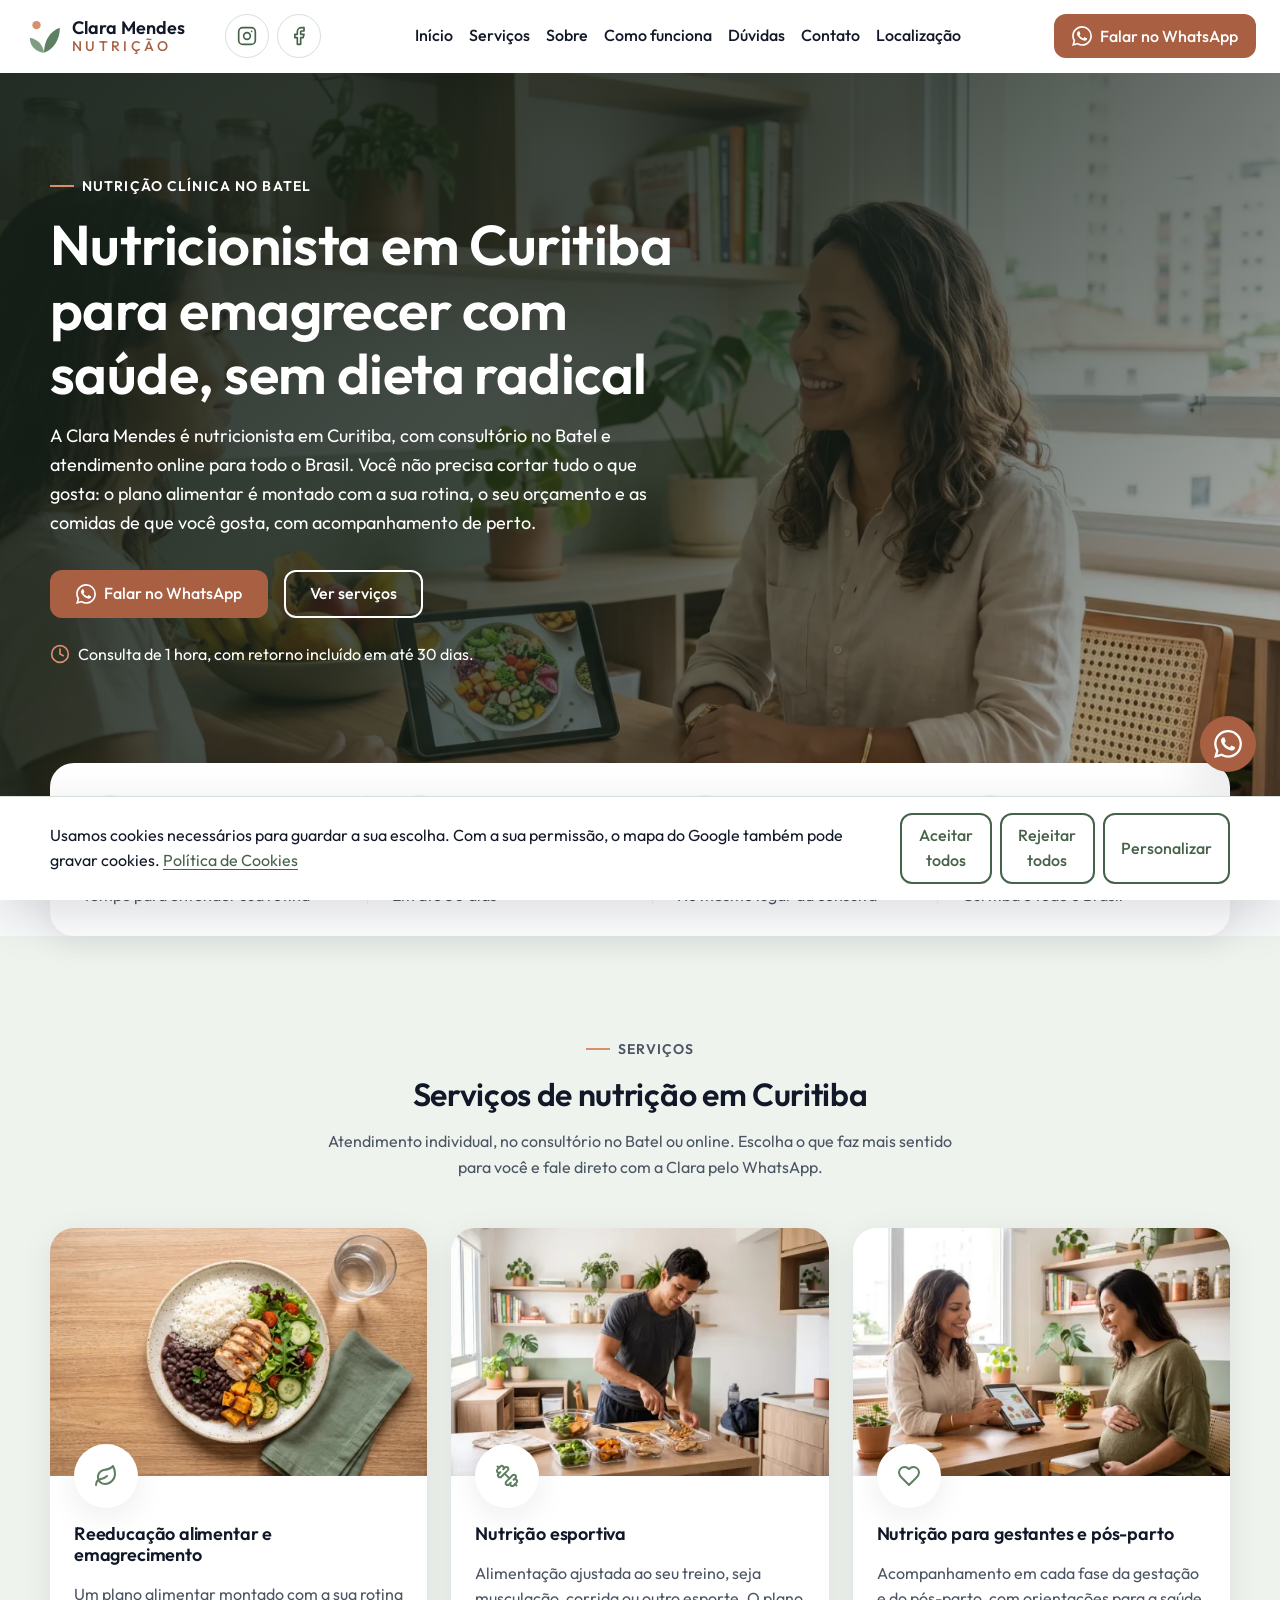
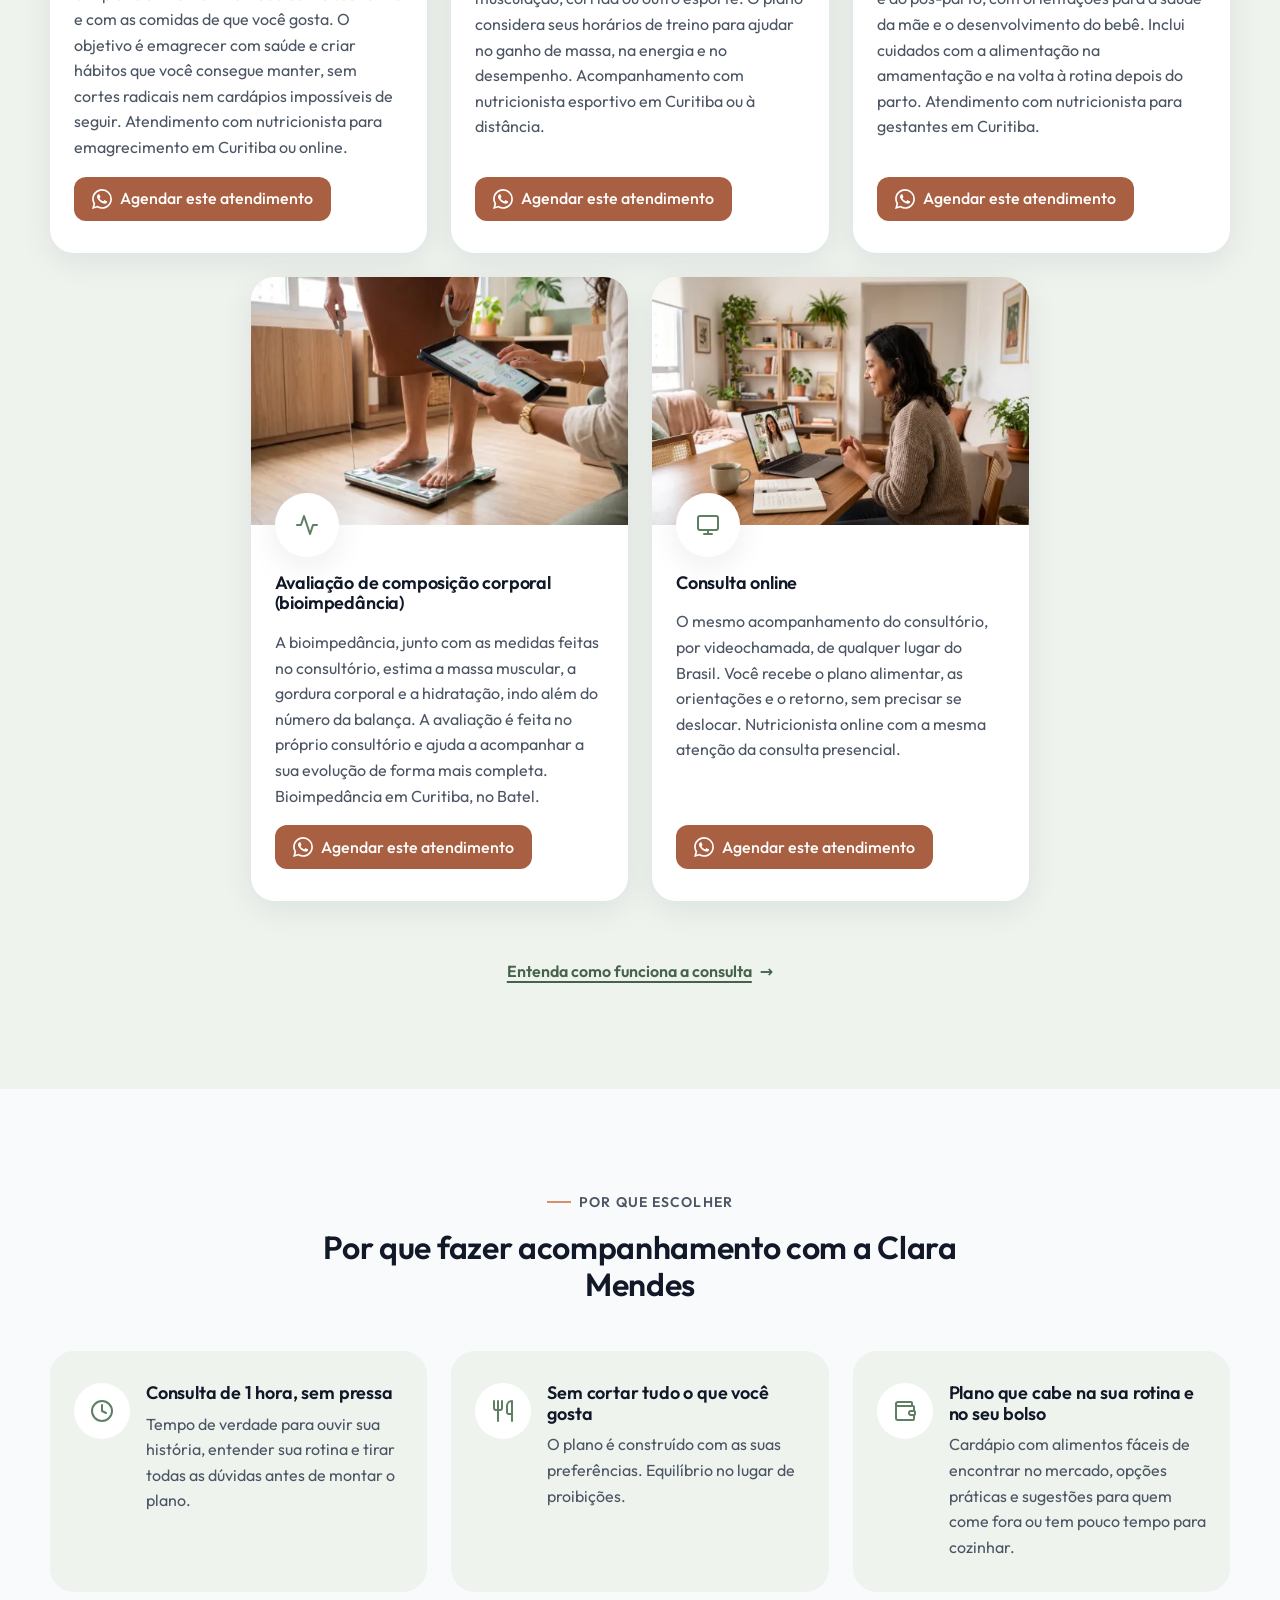
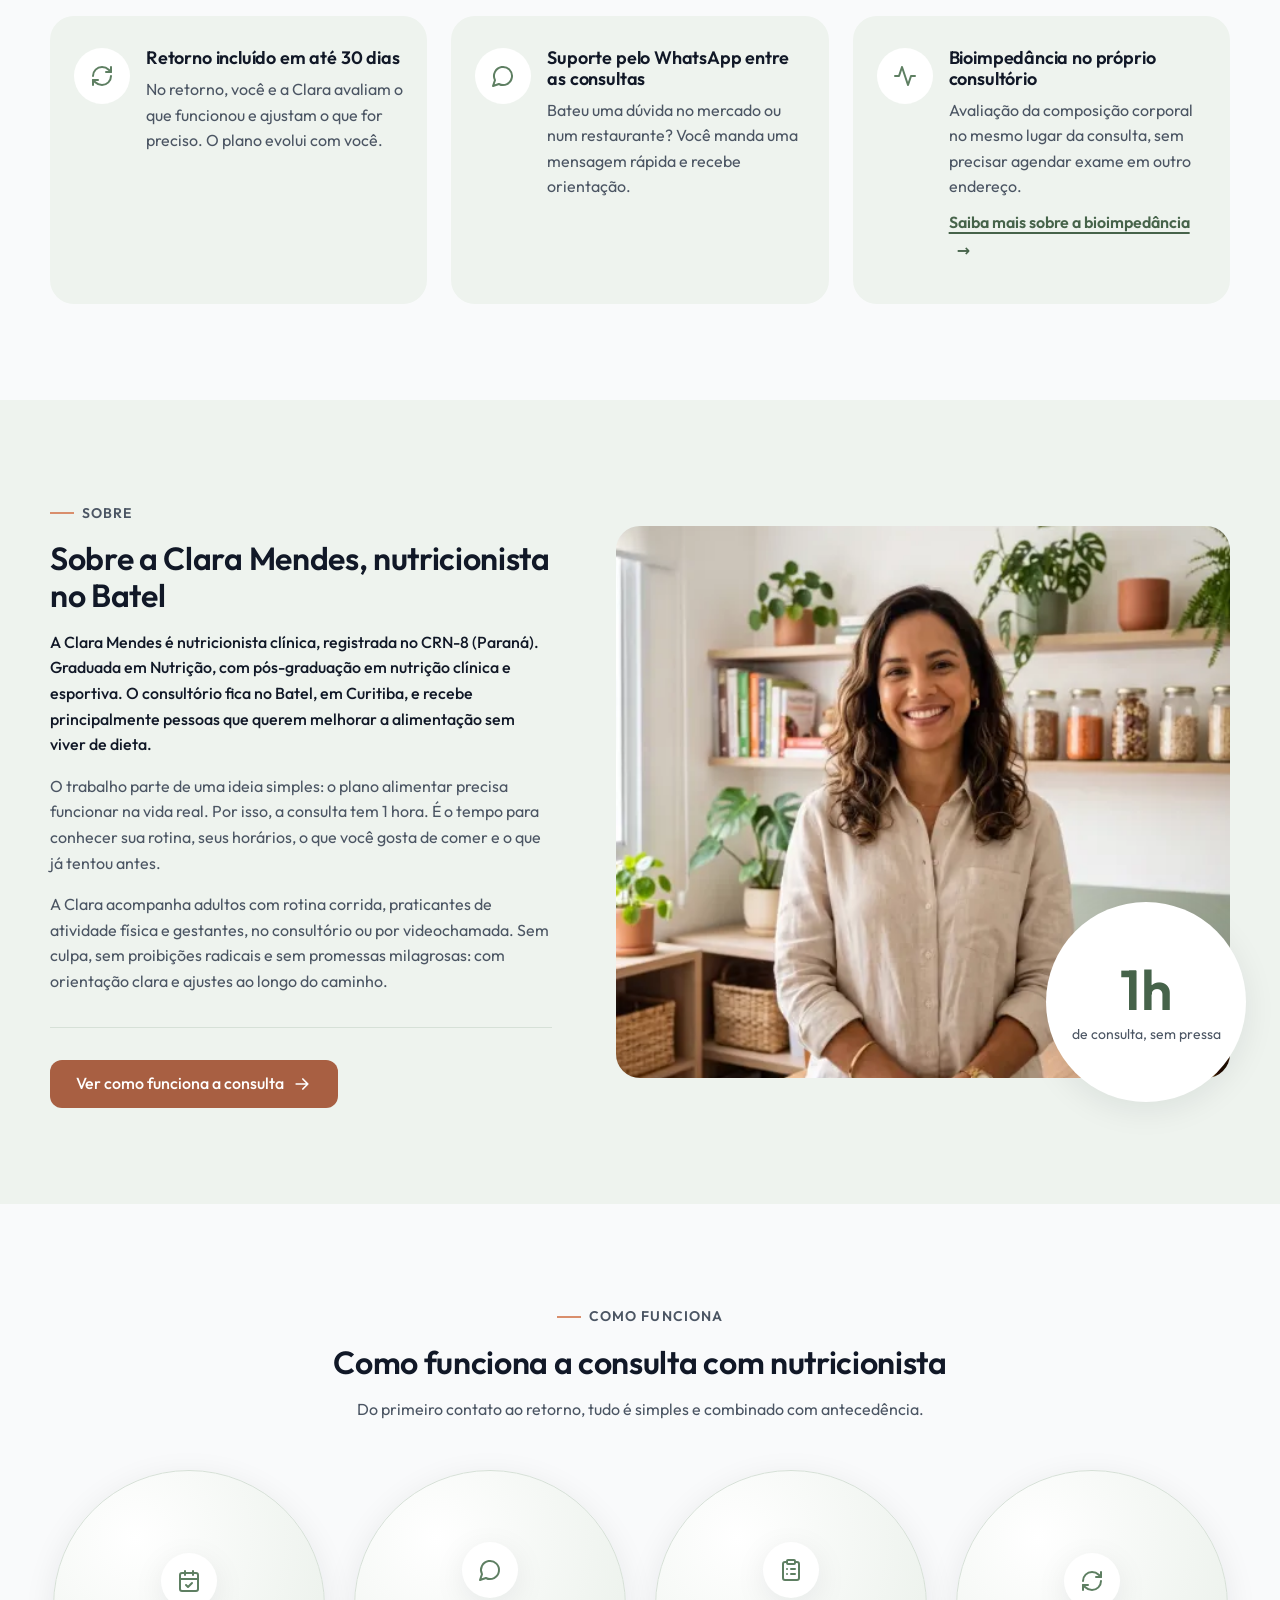
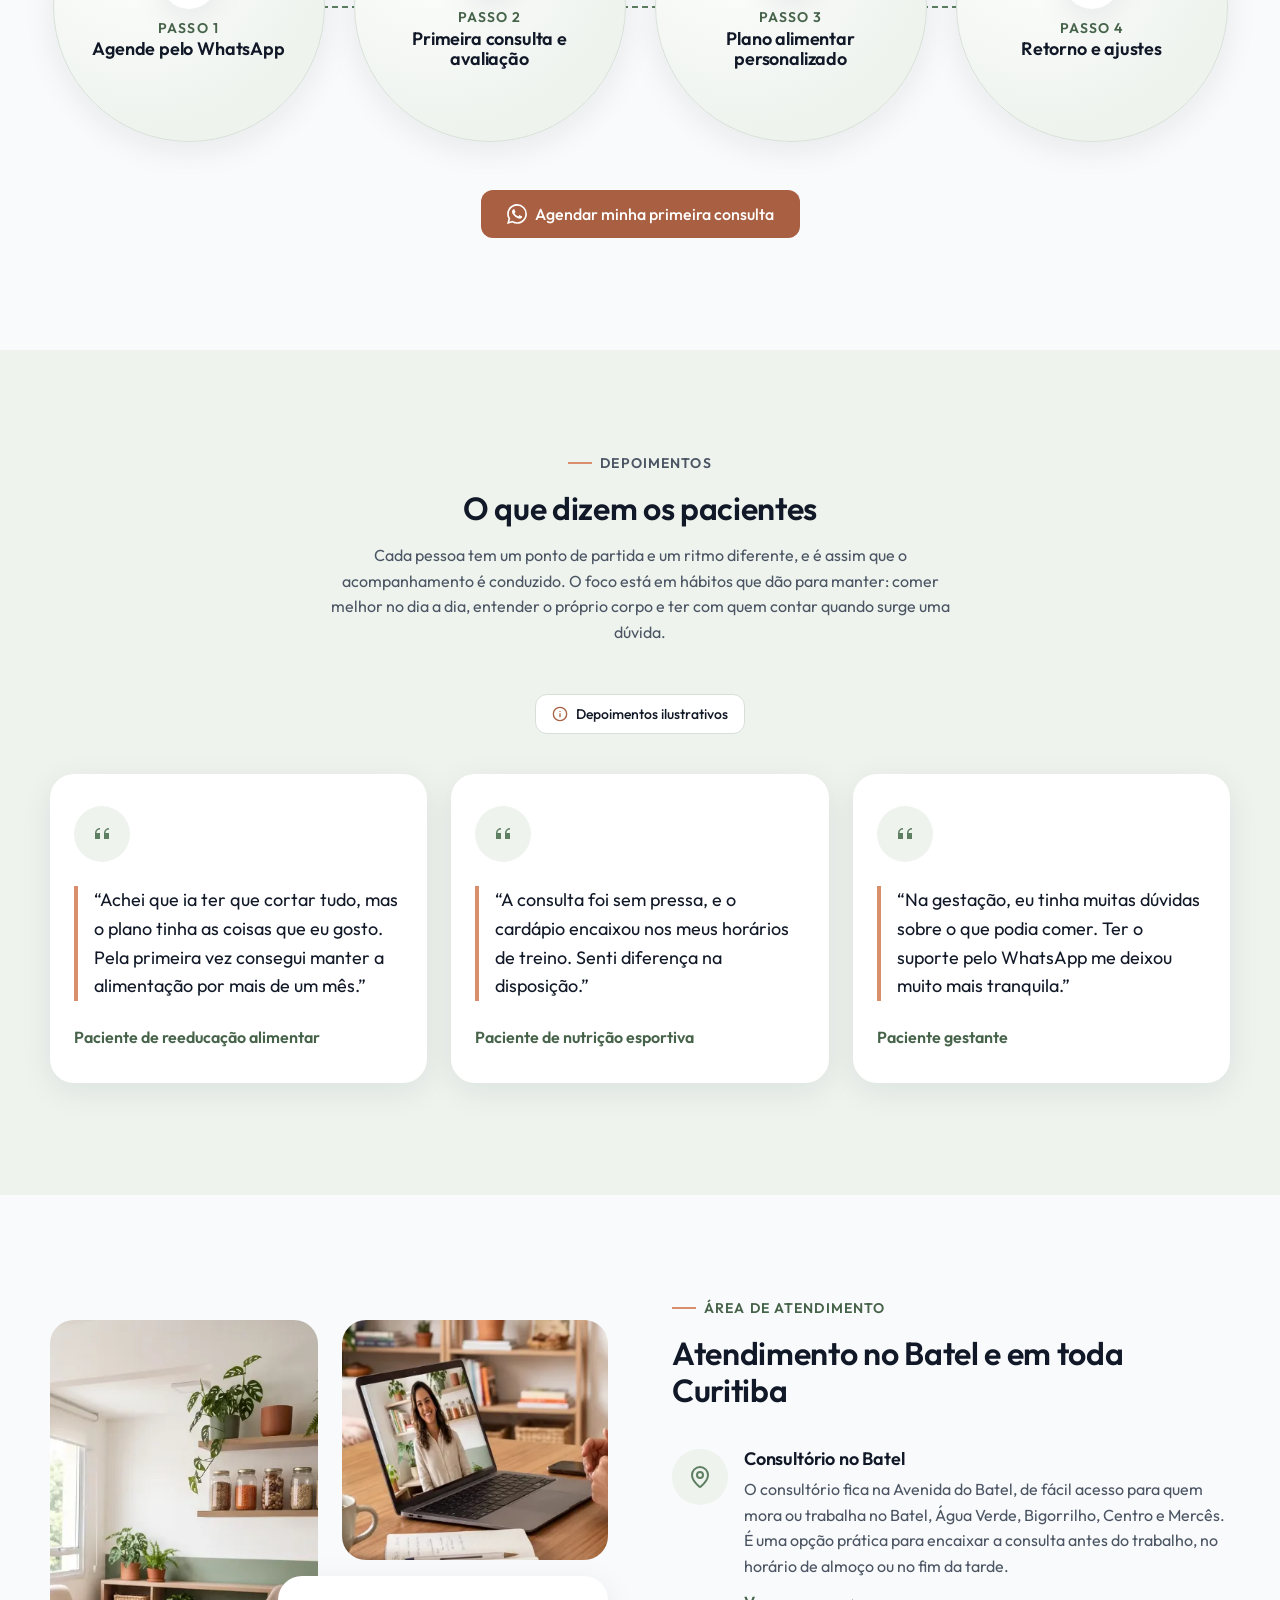
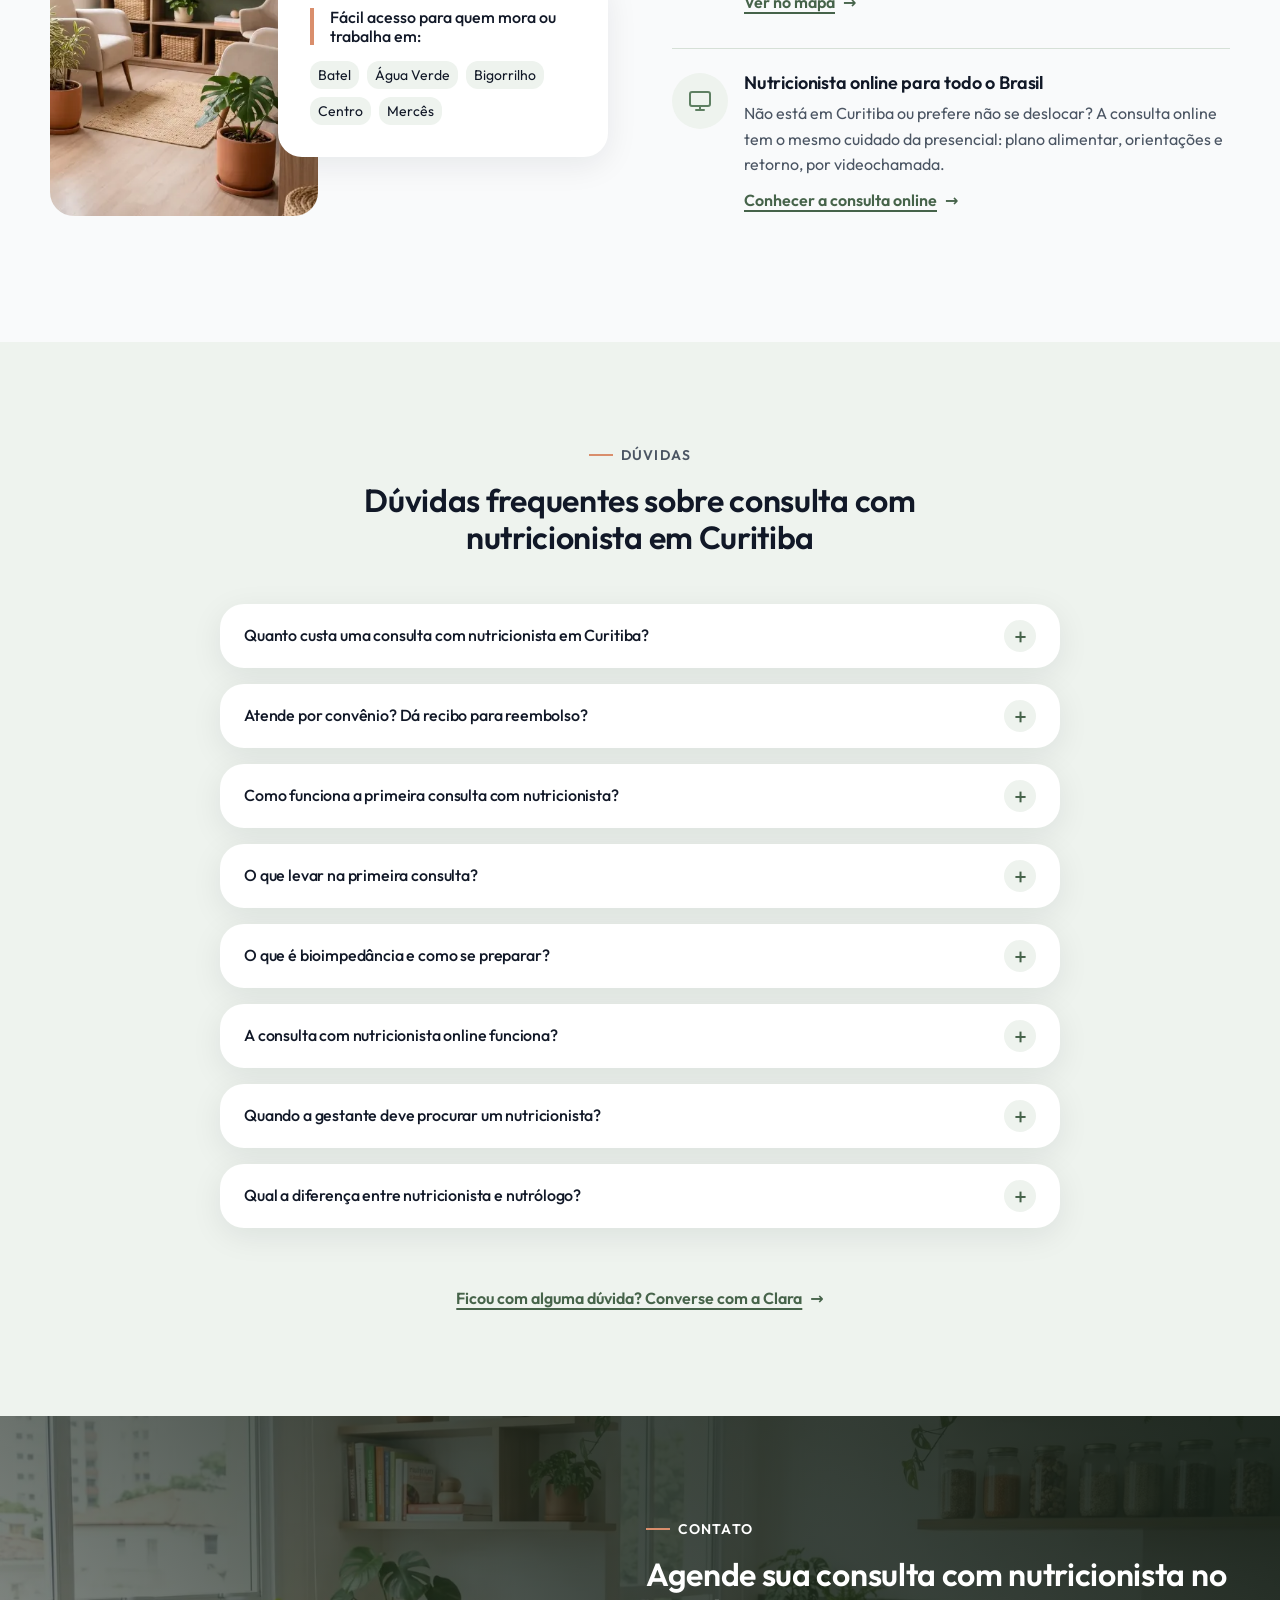
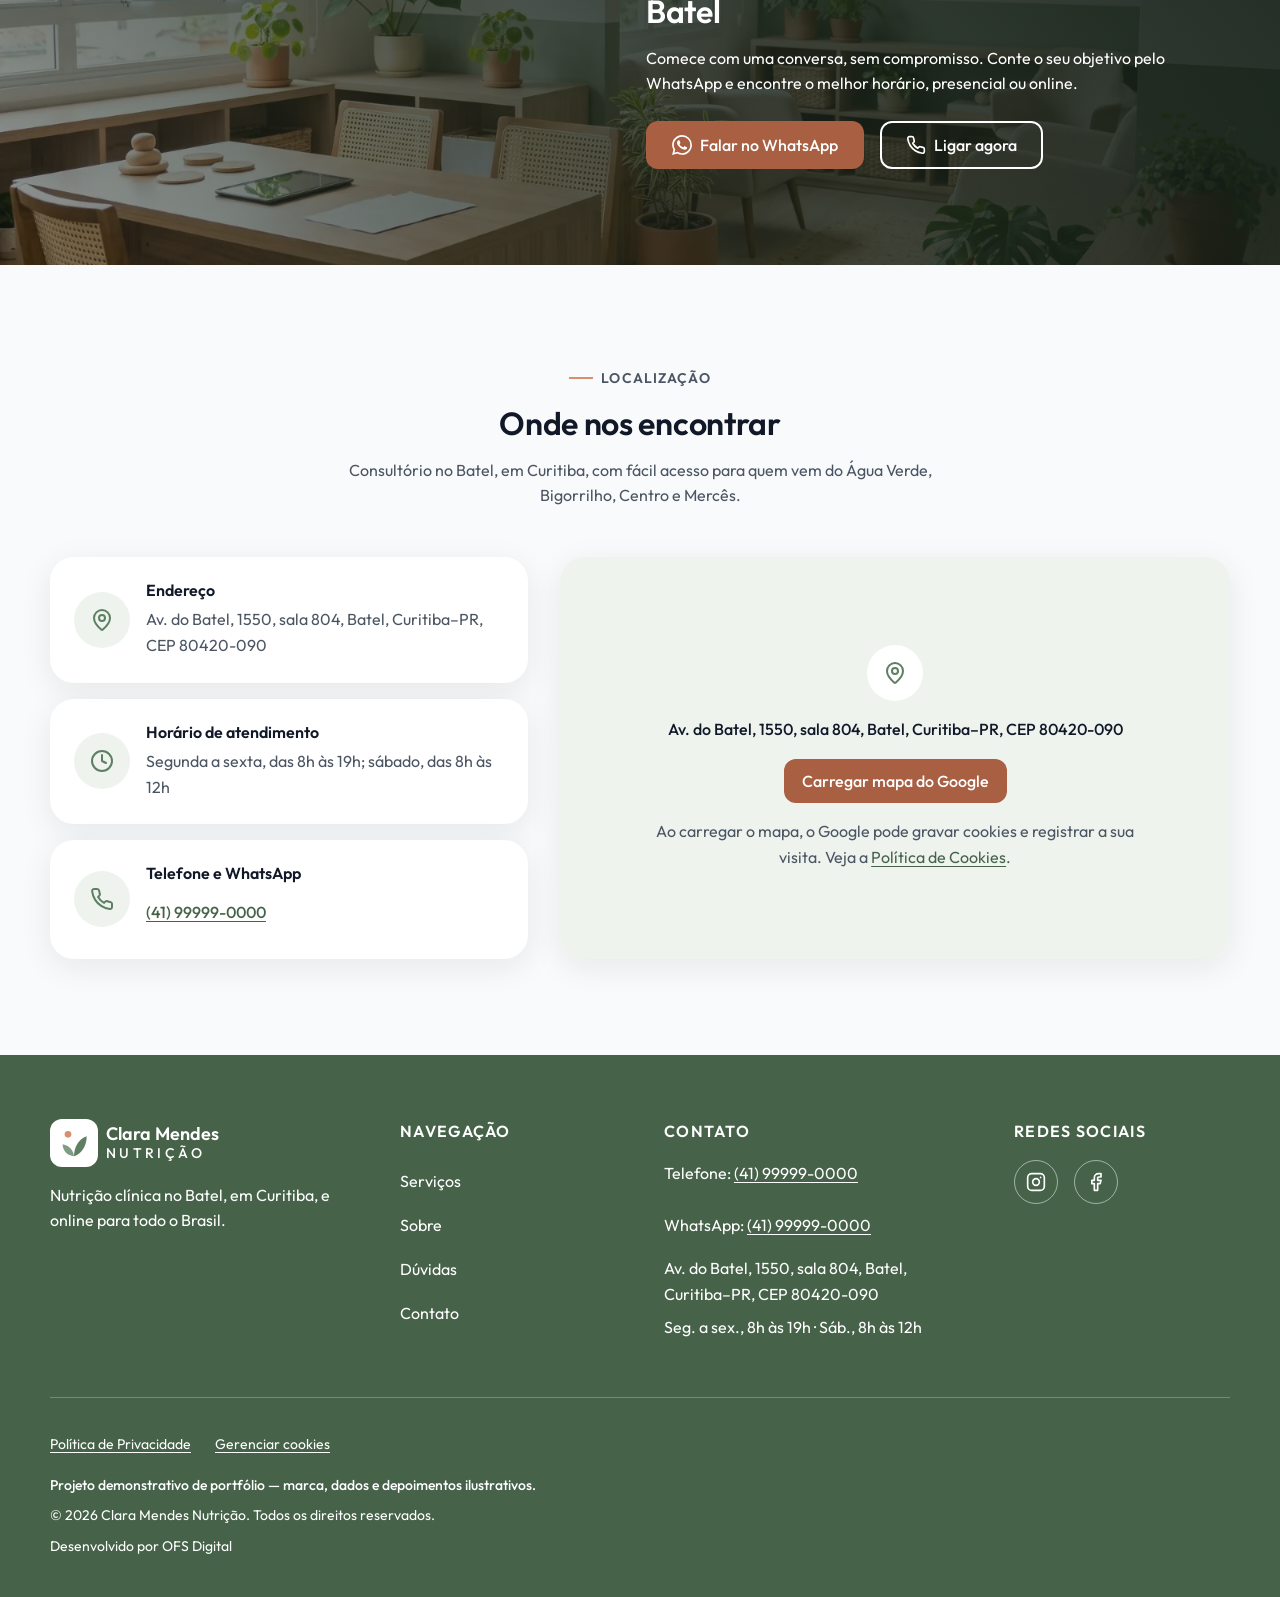
==== index.html @ d7fdc04f "Publicação inicial — claramendesnutricao.shop" ====
<!doctype html>
<html lang="pt-BR">
<head>
  <meta charset="utf-8">
  <script>
    /* Consentimento padrão negado. Nenhuma ferramenta de análise ou publicidade está ativa. */
    window.dataLayer = window.dataLayer || [];
    function gtag(){dataLayer.push(arguments);}
    gtag("consent", "default", { ad_storage: "denied", ad_user_data: "denied", ad_personalization: "denied", analytics_storage: "denied" });
  </script>
  <meta name="viewport" content="width=device-width, initial-scale=1">
  <title>Nutricionista em Curitiba no Batel | Clara Mendes Nutrição</title>
  <meta name="description" content="Nutricionista em Curitiba, no Batel: reeducação alimentar, emagrecimento, nutrição esportiva, gestantes e bioimpedância. Agende pelo WhatsApp.">
  <link rel="canonical" href="https://claramendesnutricao.shop/">
  <meta name="robots" content="index, follow, max-image-preview:large">
  <meta name="theme-color" content="#5E7F62">
  <meta property="og:type" content="website">
  <meta property="og:locale" content="pt_BR">
  <meta property="og:site_name" content="Clara Mendes Nutrição">
  <meta property="og:title" content="Nutricionista em Curitiba no Batel | Clara Mendes Nutrição">
  <meta property="og:description" content="Nutricionista em Curitiba, no Batel: reeducação alimentar, emagrecimento, nutrição esportiva, gestantes e bioimpedância. Agende pelo WhatsApp.">
  <meta property="og:url" content="https://claramendesnutricao.shop/">
  <meta property="og:image" content="https://claramendesnutricao.shop/assets/img/og-image.jpg">
  <meta property="og:image:width" content="1200">
  <meta property="og:image:height" content="630">
  <meta property="og:image:alt" content="Clara Mendes Nutrição — nutrição clínica no Batel, em Curitiba, e online para todo o Brasil">
  <meta name="twitter:card" content="summary_large_image">
  <link rel="icon" type="image/svg+xml" href="/assets/img/favicon.svg">
  <link rel="icon" type="image/png" sizes="48x48" href="/assets/img/favicon.png">
  <link rel="apple-touch-icon" href="/assets/img/apple-touch-icon.png">
  <link rel="preload" as="font" type="font/woff2" href="/assets/fonts/outfit-latin.woff2" crossorigin>
  <link rel="preload" as="image" href="/assets/img/hero-nutricionista-curitiba-1600.webp" imagesrcset="/assets/img/hero-nutricionista-curitiba-800.webp 800w, /assets/img/hero-nutricionista-curitiba-1600.webp 1600w" imagesizes="100vw" fetchpriority="high">
  <style>
@font-face{font-family:"Outfit";src:url("/assets/fonts/outfit-latin.woff2") format("woff2");font-weight:400 600;font-style:normal;font-display:swap}
:root{
--primaria:#5E7F62;--secundaria:#D98E6C;--fundo:#F9FAFB;--texto:#111827;--destaque:#A85F42;
--primaria-escura:#46634A;--primaria-clara:#EEF3EE;--destaque-escuro:#8E4E35;--texto-suave:#4B5563;--linha:#D6E0D7;--branco:#FFFFFF;--sobreposicao:22,33,25;
--esp-1:8px;--esp-2:16px;--esp-3:24px;--esp-4:32px;--esp-6:48px;--esp-8:64px;--esp-12:96px;
--fonte-xs:14px;--fonte-base:16px;--fonte-md:18px;--fonte-lg:24px;--fonte-xl:32px;--fonte-2xl:clamp(36px,5vw,56px);
--lh-texto:1.6;--lh-titulo:1.15;
--raio-sm:12px;--raio-lg:24px;
--sombra-1:0 8px 32px rgba(17,24,39,.08);--sombra-2:0 16px 48px rgba(17,24,39,.14);
--altura-cabecalho:72px;--secao-y:var(--esp-8);
--fonte:"Outfit","Segoe UI",system-ui,-apple-system,sans-serif}
@media (min-width:1024px){:root{--secao-y:var(--esp-12)}}
*,*::before,*::after{box-sizing:border-box}
html{scroll-behavior:smooth;scroll-padding-top:calc(var(--altura-cabecalho) + var(--esp-2));-webkit-text-size-adjust:100%}
body{margin:0;font-family:var(--fonte);font-size:var(--fonte-base);line-height:var(--lh-texto);color:var(--texto);background:var(--fundo);overflow-x:hidden}
img,svg{display:block;max-width:100%}
img{height:auto}
h1,h2,h3{margin:0 0 var(--esp-2);line-height:var(--lh-titulo);font-weight:600;letter-spacing:-.01em}
h1{font-size:var(--fonte-2xl)}
h2{font-size:var(--fonte-xl)}
h3{font-size:var(--fonte-md)}
p{margin:0 0 var(--esp-2)}
a{color:var(--primaria-escura);text-underline-offset:3px}
a:hover{color:var(--destaque)}
a:focus-visible,button:focus-visible,summary:focus-visible,[tabindex]:focus-visible,input:focus-visible{outline:3px solid var(--destaque);outline-offset:3px}
.container{width:min(1180px,calc(100% - 48px));margin-inline:auto}
.pular-conteudo{position:absolute;left:var(--esp-2);top:-100px;z-index:200;padding:var(--esp-1) var(--esp-2);border-radius:var(--raio-sm);background:var(--texto);color:var(--branco)}
.pular-conteudo:focus{top:var(--esp-2);color:var(--branco)}
.btn{display:inline-flex;align-items:center;justify-content:center;gap:var(--esp-1);min-height:48px;padding:var(--esp-1) var(--esp-3);border:2px solid transparent;border-radius:var(--raio-sm);font:inherit;font-size:var(--fonte-base);font-weight:500;line-height:var(--lh-titulo);text-align:center;text-decoration:none;cursor:pointer;transition:background-color .2s,color .2s,border-color .2s}
.btn svg{width:20px;height:20px;flex:none}
.btn-primario{background:var(--destaque);color:var(--branco)}
.btn-primario:hover{background:var(--destaque-escuro);color:var(--branco)}
.btn-contorno-claro{background:transparent;color:var(--branco);border-color:var(--branco)}
.btn-contorno-claro:hover{background:var(--branco);color:var(--texto)}
.btn-pequeno{min-height:44px;padding:var(--esp-1) var(--esp-2)}
.cabecalho{position:sticky;top:0;z-index:100;background:var(--branco);border-bottom:1px solid transparent;transition:box-shadow .25s,border-color .25s}
.cabecalho.com-sombra{box-shadow:var(--sombra-1);border-color:var(--linha)}
.cabecalho-inner{display:flex;align-items:center;gap:var(--esp-2);min-height:var(--altura-cabecalho)}
.marca{display:inline-flex;align-items:center;gap:var(--esp-1);min-height:44px;margin-right:auto;color:var(--texto);text-decoration:none}
.marca:hover{color:var(--texto)}
.marca svg{width:40px;height:40px;flex:none}
.marca-texto{display:flex;flex-direction:column;line-height:var(--lh-titulo)}
.marca-nome{font-size:var(--fonte-md);font-weight:600;white-space:nowrap}
.marca-tag{font-size:var(--fonte-xs);font-weight:500;letter-spacing:.24em;text-transform:uppercase;color:var(--destaque)}
.menu-desktop{display:none}
.menu-desktop ul,.menu-mobile ul{list-style:none;margin:0;padding:0}
.menu-desktop a,.menu-mobile a{display:flex;align-items:center;min-height:44px;padding:0 var(--esp-2);color:var(--texto);font-weight:500;text-decoration:none;border-radius:var(--raio-sm)}
.menu-desktop a:hover,.menu-mobile a:hover{color:var(--primaria-escura);background:var(--primaria-clara)}
.cabecalho-cta .rotulo-curto{display:none}
.menu-mobile summary{display:flex;align-items:center;justify-content:center;width:44px;height:44px;border-radius:var(--raio-sm);background:var(--primaria-clara);color:var(--texto);cursor:pointer;list-style:none}
.menu-mobile summary::-webkit-details-marker{display:none}
.menu-mobile summary svg{width:24px;height:24px}
.menu-mobile .icone-fechar,.menu-mobile[open] .icone-abrir{display:none}
.menu-mobile[open] .icone-fechar{display:block}
.menu-mobile nav{position:absolute;left:0;right:0;top:100%;padding:var(--esp-1) var(--esp-3) var(--esp-2);background:var(--branco);border-bottom:1px solid var(--linha);box-shadow:var(--sombra-1)}
.menu-mobile a{min-height:48px;border-bottom:1px solid var(--primaria-clara);border-radius:0;padding:0 var(--esp-1)}
@media (max-width:479px){.cabecalho-cta .rotulo{display:none}.cabecalho-cta .rotulo-curto{display:inline}.marca svg{width:32px;height:32px}}
@media (max-width:419px){.cabecalho-inner{gap:var(--esp-1)}.cabecalho-cta{width:44px;padding:0}.cabecalho-cta .rotulo-curto{display:none}}
@media (min-width:1024px){.menu-desktop{display:block;margin-inline:auto}.menu-desktop ul{display:flex;gap:0}.menu-mobile{display:none}.marca{margin-right:0}}
/* Menu com 7 itens: sem quebra de linha e itens mais juntos entre 1024 e 1279px */
.menu-desktop a,.cabecalho-cta{white-space:nowrap}
@media (min-width:1024px){.menu-desktop a{padding:0 var(--esp-1)}}
/* Redes sociais no cabeçalho: ao lado da logo a partir de 1280px; no celular, dentro do menu */
.cabecalho-redes{display:none;list-style:none;margin:0;padding:0;gap:var(--esp-1)}
.cabecalho-redes a{display:inline-flex;align-items:center;justify-content:center;width:44px;height:44px;border-radius:50%;border:1px solid var(--linha);color:var(--primaria-escura)}
.cabecalho-redes a{transition:background-color .2s,border-color .2s}.cabecalho-redes a:hover{background:#DCE7DD;border-color:#C5D6C7;color:var(--primaria-escura)}
.cabecalho-redes svg{width:20px;height:20px}
.menu-mobile .menu-redes{display:flex;padding-top:var(--esp-2)}
.menu-mobile .menu-redes a{min-height:44px;padding:0;border:1px solid var(--linha);border-radius:50%}
@media (min-width:1280px){.cabecalho-redes{display:flex;margin-left:var(--esp-3)}}
/* Computador: cabeçalho mais largo que o conteúdo (logo mais à esquerda, WhatsApp mais à direita) */
@media (min-width:1280px){.cabecalho .container{width:min(1440px,calc(100% - 48px))}}
.etiqueta{display:inline-flex;align-items:center;gap:var(--esp-1);margin:0 0 var(--esp-2);font-size:var(--fonte-xs);font-weight:600;letter-spacing:.08em;text-transform:uppercase;color:var(--primaria-escura)}
.etiqueta::before{content:"";width:24px;height:2px;background:var(--secundaria)}
.etiqueta-clara{color:var(--branco)}
.hero{position:relative;isolation:isolate;overflow:hidden;color:var(--branco);padding:var(--esp-8) 0 calc(var(--esp-12) + var(--esp-8))}
.hero-midia{position:absolute;inset:0;z-index:-2}
.hero-midia img{width:100%;height:100%;object-fit:cover;object-position:center}
.hero::before{content:"";position:absolute;inset:0;z-index:-1;background:linear-gradient(180deg,rgba(var(--sobreposicao),.9),rgba(var(--sobreposicao),.82))}
.hero-conteudo{max-width:640px}
.hero h1{color:var(--branco)}
.hero-subtitulo{font-size:var(--fonte-md);color:var(--branco)}
.hero-acoes{display:flex;flex-direction:column;gap:var(--esp-2);margin:var(--esp-4) 0 var(--esp-3)}
.hero-apoio{display:flex;align-items:center;gap:var(--esp-1);margin:0;color:var(--branco)}
.hero-apoio svg{width:20px;height:20px;flex:none;color:var(--secundaria)}
@media (min-width:600px){.hero::before{background:linear-gradient(135deg,rgba(var(--sobreposicao),.92) 0%,rgba(var(--sobreposicao),.78) 45%,rgba(var(--sobreposicao),.25) 100%)}.hero-acoes{flex-direction:row;flex-wrap:wrap}}
@media (min-width:1024px){.hero{padding:var(--esp-12) 0 calc(var(--esp-12) + var(--esp-12))}}
/* Celular (até 767px): subtítulo curto e menos espaço acima do título, para o CTA caber na primeira tela */
.hero-subtitulo-completo{display:none}
@media (max-width:767px){.hero{padding-top:var(--esp-4)}}
@media (min-width:768px){.hero-subtitulo-curto{display:none}.hero-subtitulo-completo{display:block}}
/* Celular com tela baixa (ex.: 360x640): CTA acima do aviso de cookies compacto */
@media (max-width:767px) and (max-height:700px){.hero{padding-top:var(--esp-2)}.hero .etiqueta{display:none}.hero h1{margin-bottom:var(--esp-1)}.hero-subtitulo{font-size:var(--fonte-base)}.hero-acoes{margin-top:var(--esp-2)}}
  </style>
  <link rel="stylesheet" href="/assets/css/style.css">
  <script type="application/ld+json">
{"@context":"https://schema.org","@graph":[{"@type":["MedicalBusiness","MedicalOrganization"],"@id":"https://claramendesnutricao.shop/#negocio","name":"Clara Mendes Nutrição","description":"Nutricionista clínica em Curitiba, no Batel: reeducação alimentar e emagrecimento, nutrição esportiva, nutrição para gestantes e pós-parto, bioimpedância e consulta online.","url":"https://claramendesnutricao.shop/","logo":"https://claramendesnutricao.shop/assets/img/logo-clara-mendes.webp","image":"https://claramendesnutricao.shop/assets/img/og-image.jpg","telephone":"(41) 99999-0000","medicalSpecialty":"https://schema.org/DietNutrition","address":{"@type":"PostalAddress","streetAddress":"Av. do Batel, 1550, sala 804, Batel","addressLocality":"Curitiba","addressRegion":"PR","postalCode":"80420-090","addressCountry":"BR"},"hasMap":"https://www.google.com/maps?q=Av.+do+Batel,+1550,+Batel,+Curitiba+-+PR","openingHoursSpecification":[{"@type":"OpeningHoursSpecification","dayOfWeek":["Monday","Tuesday","Wednesday","Thursday","Friday"],"opens":"08:00","closes":"19:00"},{"@type":"OpeningHoursSpecification","dayOfWeek":"Saturday","opens":"08:00","closes":"12:00"}],"areaServed":[{"@type":"City","name":"Curitiba"},{"@type":"Place","name":"Batel, Curitiba–PR"},{"@type":"Place","name":"Água Verde, Curitiba–PR"},{"@type":"Place","name":"Bigorrilho, Curitiba–PR"},{"@type":"Place","name":"Centro, Curitiba–PR"},{"@type":"Place","name":"Mercês, Curitiba–PR"},{"@type":"Country","name":"Brasil"}],"sameAs":["https://www.instagram.com/claramendes.nutri/","https://www.facebook.com/claramendesnutricao/"],"founder":{"@id":"https://claramendesnutricao.shop/#clara-mendes"},"employee":{"@id":"https://claramendesnutricao.shop/#clara-mendes"}},{"@type":"Person","@id":"https://claramendesnutricao.shop/#clara-mendes","name":"Clara Mendes","jobTitle":"Nutricionista","worksFor":{"@id":"https://claramendesnutricao.shop/#negocio"}},{"@type":"WebSite","@id":"https://claramendesnutricao.shop/#site","url":"https://claramendesnutricao.shop/","name":"Clara Mendes Nutrição","inLanguage":"pt-BR","publisher":{"@id":"https://claramendesnutricao.shop/#negocio"}},{"@type":"FAQPage","@id":"https://claramendesnutricao.shop/#faq","mainEntity":[{"@type":"Question","name":"Quanto custa uma consulta com nutricionista em Curitiba?","acceptedAnswer":{"@type":"Answer","text":"O valor depende do formato do atendimento: presencial ou online, com ou sem bioimpedância. Em todos os casos, a consulta inclui 1 hora de atendimento, plano alimentar personalizado, retorno em até 30 dias e suporte pelo WhatsApp entre as consultas. Peça os valores atualizados pelo WhatsApp."}},{"@type":"Question","name":"Atende por convênio? Dá recibo para reembolso?","acceptedAnswer":{"@type":"Answer","text":"O atendimento é particular. Você recebe recibo da consulta para pedir reembolso ao seu plano de saúde, se o seu contrato tiver essa cobertura. As formas de pagamento são informadas no agendamento pelo WhatsApp."}},{"@type":"Question","name":"Como funciona a primeira consulta com nutricionista?","acceptedAnswer":{"@type":"Answer","text":"A primeira consulta dura 1 hora. A Clara conversa sobre sua rotina, saúde, hábitos, preferências e o que você já tentou antes. No consultório, dá para incluir a bioimpedância. Com essas informações, ela monta o seu plano alimentar e combina o retorno em até 30 dias."}},{"@type":"Question","name":"O que levar na primeira consulta?","acceptedAnswer":{"@type":"Answer","text":"Leve exames de sangue recentes, se tiver, a lista de medicamentos e suplementos que você usa e as suas principais dúvidas. Se quiser, anote como são as suas refeições em um dia comum. A conversa não exige preparação; só a bioimpedância tem orientações próprias."}},{"@type":"Question","name":"O que é bioimpedância e como se preparar?","acceptedAnswer":{"@type":"Answer","text":"É uma avaliação rápida e indolor que estima massa muscular, gordura corporal e hidratação, indo além do número da balança. Para um resultado mais preciso, evite exercícios intensos, cafeína e bebida alcoólica nas horas anteriores. As orientações completas são enviadas no agendamento. Feita apenas no consultório no Batel."}},{"@type":"Question","name":"A consulta com nutricionista online funciona?","acceptedAnswer":{"@type":"Answer","text":"Sim. O acompanhamento é o mesmo do consultório: conversa detalhada, plano alimentar personalizado, retorno em até 30 dias e suporte pelo WhatsApp, por videochamada, de qualquer lugar do Brasil. A única diferença é que a bioimpedância é feita apenas no atendimento presencial."}},{"@type":"Question","name":"Quando a gestante deve procurar um nutricionista?","acceptedAnswer":{"@type":"Answer","text":"O ideal é começar logo no início da gestação, ou até antes, ainda no planejamento. As necessidades mudam a cada trimestre, e o pós-parto e a amamentação também pedem cuidados próprios. O acompanhamento nutricional complementa o pré-natal feito com o seu obstetra, sem substituí-lo."}},{"@type":"Question","name":"Qual a diferença entre nutricionista e nutrólogo?","acceptedAnswer":{"@type":"Answer","text":"O nutricionista é o profissional formado em Nutrição que avalia a sua alimentação, monta o plano alimentar e acompanha a sua evolução no dia a dia. O nutrólogo é um médico, que pode diagnosticar doenças e prescrever medicamentos. Os dois podem trabalhar juntos quando o caso pede."}}]}]}
  </script>
</head>
<body>
  <svg xmlns="http://www.w3.org/2000/svg" style="display:none">
    <symbol id="i-logo" viewBox="0 0 48 48"><path d="M24 44c0-14 7-26 19-30 0 15-8 26-19 30z" fill="#5E7F62"/><path d="M24 44c-1-9-7-16-17-18 0 10 7 17 17 18z" fill="#7E9D82"/><circle cx="15" cy="11" r="5" fill="#D98E6C"/></symbol>
    <symbol id="i-whatsapp" viewBox="0 0 24 24"><path fill="currentColor" d="M17.472 14.382c-.297-.149-1.758-.867-2.03-.967-.273-.099-.471-.148-.67.15-.197.297-.767.966-.94 1.164-.173.199-.347.223-.644.075-.297-.15-1.255-.463-2.39-1.475-.883-.788-1.48-1.761-1.653-2.059-.173-.297-.018-.458.13-.606.134-.133.298-.347.446-.52.149-.174.198-.298.298-.497.099-.198.05-.371-.025-.52-.075-.149-.669-1.612-.916-2.207-.242-.579-.487-.5-.669-.51-.173-.008-.371-.01-.57-.01-.198 0-.52.074-.792.372-.272.297-1.04 1.016-1.04 2.479 0 1.462 1.065 2.875 1.213 3.074.149.198 2.096 3.2 5.077 4.487.709.306 1.262.489 1.694.625.712.227 1.36.195 1.871.118.571-.085 1.758-.719 2.006-1.413.248-.694.248-1.289.173-1.413-.074-.124-.272-.198-.57-.347m-5.421 7.403h-.004a9.87 9.87 0 0 1-5.031-1.378l-.361-.214-3.741.982.998-3.648-.235-.374a9.86 9.86 0 0 1-1.51-5.26c.001-5.45 4.436-9.884 9.888-9.884 2.64 0 5.122 1.03 6.988 2.898a9.825 9.825 0 0 1 2.893 6.994c-.003 5.45-4.437 9.884-9.885 9.884m8.413-18.297A11.815 11.815 0 0 0 12.05 0C5.495 0 .16 5.335.157 11.892c0 2.096.547 4.142 1.588 5.945L.057 24l6.305-1.654a11.882 11.882 0 0 0 5.683 1.448h.005c6.554 0 11.89-5.335 11.893-11.893a11.821 11.821 0 0 0-3.48-8.413Z"/></symbol>
    <symbol id="i-menu" viewBox="0 0 24 24" fill="none" stroke="currentColor" stroke-width="2" stroke-linecap="round"><path d="M4 6h16M4 12h16M4 18h16"/></symbol>
    <symbol id="i-fechar" viewBox="0 0 24 24" fill="none" stroke="currentColor" stroke-width="2" stroke-linecap="round"><path d="M18 6 6 18M6 6l12 12"/></symbol>
    <symbol id="i-instagram" viewBox="0 0 24 24" fill="none" stroke="currentColor" stroke-width="2" stroke-linecap="round" stroke-linejoin="round"><rect x="2" y="2" width="20" height="20" rx="5"/><circle cx="12" cy="12" r="4"/><path d="M17.5 6.5h.01"/></symbol>
    <symbol id="i-facebook" viewBox="0 0 24 24" fill="none" stroke="currentColor" stroke-width="2" stroke-linecap="round" stroke-linejoin="round"><path d="M18 2h-3a5 5 0 0 0-5 5v3H7v4h3v8h4v-8h3l1-4h-4V7a1 1 0 0 1 1-1h3z"/></symbol>
    <symbol id="i-relogio" viewBox="0 0 24 24" fill="none" stroke="currentColor" stroke-width="2" stroke-linecap="round" stroke-linejoin="round"><circle cx="12" cy="12" r="10"/><path d="M12 6v6l4 2"/></symbol>
    <symbol id="i-retorno" viewBox="0 0 24 24" fill="none" stroke="currentColor" stroke-width="2" stroke-linecap="round" stroke-linejoin="round"><path d="M3 12a9 9 0 0 1 9-9 9.75 9.75 0 0 1 6.74 2.74L21 8"/><path d="M21 3v5h-5"/><path d="M21 12a9 9 0 0 1-9 9 9.75 9.75 0 0 1-6.74-2.74L3 16"/><path d="M8 16H3v5"/></symbol>
    <symbol id="i-atividade" viewBox="0 0 24 24" fill="none" stroke="currentColor" stroke-width="2" stroke-linecap="round" stroke-linejoin="round"><path d="M22 12h-4l-3 9L9 3l-3 9H2"/></symbol>
    <symbol id="i-monitor" viewBox="0 0 24 24" fill="none" stroke="currentColor" stroke-width="2" stroke-linecap="round" stroke-linejoin="round"><rect x="2" y="3" width="20" height="14" rx="2"/><path d="M8 21h8M12 17v4"/></symbol>
    <symbol id="i-folha" viewBox="0 0 24 24" fill="none" stroke="currentColor" stroke-width="2" stroke-linecap="round" stroke-linejoin="round"><path d="M11 20A7 7 0 0 1 9.8 6.1C15.5 5 17 4.48 19 2c1 2 2 4.18 2 8 0 5.5-4.78 10-10 10Z"/><path d="M2 21c0-3 1.85-5.36 5.08-6C9.5 14.52 12 13 13 12"/></symbol>
    <symbol id="i-halter" viewBox="0 0 24 24" fill="none" stroke="currentColor" stroke-width="2" stroke-linecap="round" stroke-linejoin="round"><path d="M14.4 14.4 9.6 9.6"/><path d="M18.657 21.485a2 2 0 1 1-2.829-2.828l-1.767 1.768a2 2 0 1 1-2.829-2.829l6.364-6.364a2 2 0 1 1 2.829 2.829l-1.768 1.767a2 2 0 1 1 2.828 2.829z"/><path d="m21.5 21.5-1.4-1.4"/><path d="M3.9 3.9 2.5 2.5"/><path d="M6.404 12.768a2 2 0 1 1-2.829-2.829l1.768-1.767a2 2 0 1 1-2.828-2.829l2.828-2.828a2 2 0 1 1 2.829 2.828l1.767-1.768a2 2 0 1 1 2.829 2.829z"/></symbol>
    <symbol id="i-coracao" viewBox="0 0 24 24" fill="none" stroke="currentColor" stroke-width="2" stroke-linecap="round" stroke-linejoin="round"><path d="M19 14c1.49-1.46 3-3.21 3-5.5A5.5 5.5 0 0 0 16.5 3c-1.76 0-3 .5-4.5 2-1.5-1.5-2.74-2-4.5-2A5.5 5.5 0 0 0 2 8.5c0 2.3 1.5 4.05 3 5.5l7 7Z"/></symbol>
    <symbol id="i-talheres" viewBox="0 0 24 24" fill="none" stroke="currentColor" stroke-width="2" stroke-linecap="round" stroke-linejoin="round"><path d="M3 2v7c0 1.1.9 2 2 2h4a2 2 0 0 0 2-2V2"/><path d="M7 2v20"/><path d="M21 15V2a5 5 0 0 0-5 5v6c0 1.1.9 2 2 2h3Zm0 0v7"/></symbol>
    <symbol id="i-carteira" viewBox="0 0 24 24" fill="none" stroke="currentColor" stroke-width="2" stroke-linecap="round" stroke-linejoin="round"><path d="M19 7V4a1 1 0 0 0-1-1H5a2 2 0 0 0 0 4h15a1 1 0 0 1 1 1v4h-3a2 2 0 0 0 0 4h3a1 1 0 0 0 1-1v-2a1 1 0 0 0-1-1"/><path d="M3 5v14a2 2 0 0 0 2 2h15a1 1 0 0 0 1-1v-4"/></symbol>
    <symbol id="i-conversa" viewBox="0 0 24 24" fill="none" stroke="currentColor" stroke-width="2" stroke-linecap="round" stroke-linejoin="round"><path d="M7.9 20A9 9 0 1 0 4 16.1L2 22Z"/></symbol>
    <symbol id="i-calendario" viewBox="0 0 24 24" fill="none" stroke="currentColor" stroke-width="2" stroke-linecap="round" stroke-linejoin="round"><rect x="3" y="4" width="18" height="18" rx="2"/><path d="M16 2v4M8 2v4M3 10h18M9 16l2 2 4-4"/></symbol>
    <symbol id="i-prancheta" viewBox="0 0 24 24" fill="none" stroke="currentColor" stroke-width="2" stroke-linecap="round" stroke-linejoin="round"><rect x="8" y="2" width="8" height="4" rx="1"/><path d="M16 4h2a2 2 0 0 1 2 2v14a2 2 0 0 1-2 2H6a2 2 0 0 1-2-2V6a2 2 0 0 1 2-2h2"/><path d="M12 11h4M12 16h4M8 11h.01M8 16h.01"/></symbol>
    <symbol id="i-pino" viewBox="0 0 24 24" fill="none" stroke="currentColor" stroke-width="2" stroke-linecap="round" stroke-linejoin="round"><path d="M20 10c0 4.99-5.54 10.19-7.4 11.8a1 1 0 0 1-1.2 0C9.54 20.19 4 14.99 4 10a8 8 0 0 1 16 0"/><circle cx="12" cy="10" r="3"/></symbol>
    <symbol id="i-telefone" viewBox="0 0 24 24" fill="none" stroke="currentColor" stroke-width="2" stroke-linecap="round" stroke-linejoin="round"><path d="M22 16.92v3a2 2 0 0 1-2.18 2 19.79 19.79 0 0 1-8.63-3.07 19.5 19.5 0 0 1-6-6 19.79 19.79 0 0 1-3.07-8.67A2 2 0 0 1 4.11 2h3a2 2 0 0 1 2 1.72c.13.96.36 1.9.7 2.81a2 2 0 0 1-.45 2.11L8.09 9.91a16 16 0 0 0 6 6l1.27-1.27a2 2 0 0 1 2.11-.45c.91.34 1.85.57 2.81.7A2 2 0 0 1 22 16.92z"/></symbol>
    <symbol id="i-info" viewBox="0 0 24 24" fill="none" stroke="currentColor" stroke-width="2" stroke-linecap="round" stroke-linejoin="round"><circle cx="12" cy="12" r="10"/><path d="M12 16v-4M12 8h.01"/></symbol>
    <symbol id="i-seta" viewBox="0 0 24 24" fill="none" stroke="currentColor" stroke-width="2" stroke-linecap="round" stroke-linejoin="round"><path d="M5 12h14M13 6l6 6-6 6"/></symbol>
    <symbol id="i-aspas" viewBox="0 0 24 24"><path fill="currentColor" d="M10 11H6.5A3.5 3.5 0 0 1 10 7.5V6a5 5 0 0 0-5 5v6h5zm9 0h-3.5A3.5 3.5 0 0 1 19 7.5V6a5 5 0 0 0-5 5v6h5z"/></symbol>
  </svg>

  <a class="pular-conteudo" href="#conteudo">Pular para o conteúdo</a>

  <header class="cabecalho" data-cabecalho>
    <div class="container cabecalho-inner">
      <a class="marca" href="#inicio" aria-label="Clara Mendes Nutrição — início">
        <svg aria-hidden="true"><use href="#i-logo"/></svg>
        <span class="marca-texto" aria-hidden="true"><span class="marca-nome">Clara Mendes</span><span class="marca-tag">Nutrição</span></span>
      </a>
      <ul class="cabecalho-redes" aria-label="Redes sociais">
        <li><a href="https://www.instagram.com/claramendes.nutri/" target="_blank" rel="noopener" aria-label="Instagram da Clara Mendes Nutrição"><svg aria-hidden="true"><use href="#i-instagram"/></svg></a></li>
        <li><a href="https://www.facebook.com/claramendesnutricao/" target="_blank" rel="noopener" aria-label="Facebook da Clara Mendes Nutrição"><svg aria-hidden="true"><use href="#i-facebook"/></svg></a></li>
      </ul>
      <nav class="menu-desktop" aria-label="Menu principal">
        <ul>
          <li><a href="#inicio">Início</a></li>
          <li><a href="#servicos">Serviços</a></li>
          <li><a href="#sobre">Sobre</a></li>
          <li><a href="#como-funciona">Como funciona</a></li>
          <li><a href="#faq">Dúvidas</a></li>
          <li><a href="#contato">Contato</a></li>
          <li><a href="#localizacao">Localização</a></li>
        </ul>
      </nav>
      <a class="btn btn-primario btn-pequeno cabecalho-cta" href="https://wa.me/5541999990000?text=Ol%C3%A1%2C%20Clara!%20Vim%20pelo%20site%20e%20quero%20agendar%20uma%20consulta." target="_blank" rel="noopener" aria-label="Falar no WhatsApp">
        <svg aria-hidden="true"><use href="#i-whatsapp"/></svg><span class="rotulo">Falar no WhatsApp</span><span class="rotulo-curto">WhatsApp</span>
      </a>
      <details class="menu-mobile" data-menu-mobile>
        <summary aria-label="Abrir menu"><svg class="icone-abrir" aria-hidden="true"><use href="#i-menu"/></svg><svg class="icone-fechar" aria-hidden="true"><use href="#i-fechar"/></svg></summary>
        <nav aria-label="Menu principal">
          <ul>
          <li><a href="#inicio">Início</a></li>
          <li><a href="#servicos">Serviços</a></li>
          <li><a href="#sobre">Sobre</a></li>
          <li><a href="#como-funciona">Como funciona</a></li>
          <li><a href="#faq">Dúvidas</a></li>
          <li><a href="#contato">Contato</a></li>
          <li><a href="#localizacao">Localização</a></li>
          </ul>
          <ul class="cabecalho-redes menu-redes" aria-label="Redes sociais">
            <li><a href="https://www.instagram.com/claramendes.nutri/" target="_blank" rel="noopener" aria-label="Instagram da Clara Mendes Nutrição"><svg aria-hidden="true"><use href="#i-instagram"/></svg></a></li>
            <li><a href="https://www.facebook.com/claramendesnutricao/" target="_blank" rel="noopener" aria-label="Facebook da Clara Mendes Nutrição"><svg aria-hidden="true"><use href="#i-facebook"/></svg></a></li>
          </ul>
        </nav>
      </details>
    </div>
  </header>

  <main id="conteudo">
    <!-- 1. Hero (R1, imagem fixa) -->
    <section class="hero" id="inicio" aria-labelledby="titulo-hero">
      <div class="hero-midia">
        <img src="/assets/img/hero-nutricionista-curitiba-1600.webp" srcset="/assets/img/hero-nutricionista-curitiba-800.webp 800w, /assets/img/hero-nutricionista-curitiba-1600.webp 1600w" sizes="100vw" alt="Nutricionista em Curitiba atendendo paciente no consultório no Batel" width="1600" height="900" fetchpriority="high">
      </div>
      <div class="container">
        <div class="hero-conteudo">
          <p class="etiqueta etiqueta-clara">Nutrição clínica no Batel</p>
          <h1 id="titulo-hero">Nutricionista em Curitiba para emagrecer com saúde, sem dieta radical</h1>
          <p class="hero-subtitulo hero-subtitulo-completo">A Clara Mendes é nutricionista em Curitiba, com consultório no Batel e atendimento online para todo o Brasil. Você não precisa cortar tudo o que gosta: o plano alimentar é montado com a sua rotina, o seu orçamento e as comidas de que você gosta, com acompanhamento de perto.</p>
          <p class="hero-subtitulo hero-subtitulo-curto">Nutricionista no Batel, em Curitiba, e online para todo o Brasil. Um plano alimentar feito para a sua rotina, sem cortar tudo o que você gosta.</p>
          <div class="hero-acoes">
            <a class="btn btn-primario" href="https://wa.me/5541999990000?text=Ol%C3%A1%2C%20Clara!%20Vim%20pelo%20site%20e%20quero%20agendar%20uma%20consulta." target="_blank" rel="noopener"><svg aria-hidden="true"><use href="#i-whatsapp"/></svg>Falar no WhatsApp</a>
            <a class="btn btn-contorno-claro" href="#servicos">Ver serviços</a>
          </div>
          <p class="hero-apoio"><svg aria-hidden="true"><use href="#i-relogio"/></svg>Consulta de 1 hora, com retorno incluído em até 30 dias.</p>
        </div>
      </div>
    </section>

    <!-- 2. Barra de credibilidade (R2, card sobreposto ao hero) -->
    <section class="credibilidade" aria-label="Destaques do atendimento">
      <div class="container">
        <ul class="credibilidade-card">
          <li class="credibilidade-item"><span class="icone-circulo"><svg aria-hidden="true"><use href="#i-relogio"/></svg></span><div><p class="credibilidade-titulo">Consulta de 1 hora</p><p>Tempo para entender sua rotina</p></div></li>
          <li class="credibilidade-item"><span class="icone-circulo"><svg aria-hidden="true"><use href="#i-retorno"/></svg></span><div><p class="credibilidade-titulo">Retorno incluído</p><p>Em até 30 dias</p></div></li>
          <li class="credibilidade-item"><span class="icone-circulo"><svg aria-hidden="true"><use href="#i-atividade"/></svg></span><div><p class="credibilidade-titulo">Bioimpedância no consultório</p><p>No mesmo lugar da consulta</p></div></li>
          <li class="credibilidade-item"><span class="icone-circulo"><svg aria-hidden="true"><use href="#i-monitor"/></svg></span><div><p class="credibilidade-titulo">Presencial e online</p><p>Curitiba e todo o Brasil</p></div></li>
        </ul>
      </div>
    </section>

    <!-- 3. Serviços (R7) -->
    <section class="secao secao-alternada" id="servicos" aria-labelledby="titulo-servicos">
      <div class="container">
        <div class="secao-topo">
          <p class="etiqueta">Serviços</p>
          <h2 id="titulo-servicos">Serviços de nutrição em Curitiba</h2>
          <p>Atendimento individual, no consultório no Batel ou online. Escolha o que faz mais sentido para você e fale direto com a Clara pelo WhatsApp.</p>
        </div>
        <div class="servicos-grid">
          <article class="servico-card" id="reeducacao-alimentar-emagrecimento">
            <div class="servico-midia"><img src="/assets/img/servico-reeducacao-alimentar-900.webp" srcset="/assets/img/servico-reeducacao-alimentar-500.webp 500w, /assets/img/servico-reeducacao-alimentar-900.webp 900w" sizes="(max-width: 699px) calc(100vw - 48px), (max-width: 1023px) calc(50vw - 40px), 380px" alt="Prato colorido e equilibrado com arroz, feijão, frango grelhado e salada" width="900" height="600" loading="lazy"></div>
            <div class="servico-corpo">
              <span class="icone-circulo"><svg aria-hidden="true"><use href="#i-folha"/></svg></span>
              <h3>Reeducação alimentar e emagrecimento</h3>
              <p>Um plano alimentar montado com a sua rotina e com as comidas de que você gosta. O objetivo é emagrecer com saúde e criar hábitos que você consegue manter, sem cortes radicais nem cardápios impossíveis de seguir. Atendimento com nutricionista para emagrecimento em Curitiba ou online.</p>
              <a class="btn btn-primario btn-pequeno servico-link" href="https://wa.me/5541999990000?text=Ol%C3%A1%2C%20Clara!%20Quero%20agendar%20uma%20consulta%20de%20reeduca%C3%A7%C3%A3o%20alimentar%20e%20emagrecimento." target="_blank" rel="noopener" aria-label="Agendar este atendimento: Reeducação alimentar e emagrecimento, pelo WhatsApp"><svg aria-hidden="true"><use href="#i-whatsapp"/></svg>Agendar este atendimento</a>
            </div>
          </article>
          <article class="servico-card" id="nutricao-esportiva">
            <div class="servico-midia"><img src="/assets/img/servico-nutricao-esportiva-900.webp" srcset="/assets/img/servico-nutricao-esportiva-500.webp 500w, /assets/img/servico-nutricao-esportiva-900.webp 900w" sizes="(max-width: 699px) calc(100vw - 48px), (max-width: 1023px) calc(50vw - 40px), 380px" alt="Praticante de atividade física preparando marmitas equilibradas na cozinha" width="900" height="600" loading="lazy"></div>
            <div class="servico-corpo">
              <span class="icone-circulo"><svg aria-hidden="true"><use href="#i-halter"/></svg></span>
              <h3>Nutrição esportiva</h3>
              <p>Alimentação ajustada ao seu treino, seja musculação, corrida ou outro esporte. O plano considera seus horários de treino para ajudar no ganho de massa, na energia e no desempenho. Acompanhamento com nutricionista esportivo em Curitiba ou à distância.</p>
              <a class="btn btn-primario btn-pequeno servico-link" href="https://wa.me/5541999990000?text=Ol%C3%A1%2C%20Clara!%20Quero%20agendar%20uma%20consulta%20de%20nutri%C3%A7%C3%A3o%20esportiva." target="_blank" rel="noopener" aria-label="Agendar este atendimento: Nutrição esportiva, pelo WhatsApp"><svg aria-hidden="true"><use href="#i-whatsapp"/></svg>Agendar este atendimento</a>
            </div>
          </article>
          <article class="servico-card" id="nutricao-gestantes-pos-parto">
            <div class="servico-midia"><img src="/assets/img/servico-gestantes-pos-parto-900.webp" srcset="/assets/img/servico-gestantes-pos-parto-500.webp 500w, /assets/img/servico-gestantes-pos-parto-900.webp 900w" sizes="(max-width: 699px) calc(100vw - 48px), (max-width: 1023px) calc(50vw - 40px), 380px" alt="Gestante conversando com a nutricionista durante a consulta" width="900" height="600" loading="lazy"></div>
            <div class="servico-corpo">
              <span class="icone-circulo"><svg aria-hidden="true"><use href="#i-coracao"/></svg></span>
              <h3>Nutrição para gestantes e pós-parto</h3>
              <p>Acompanhamento em cada fase da gestação e do pós-parto, com orientações para a saúde da mãe e o desenvolvimento do bebê. Inclui cuidados com a alimentação na amamentação e na volta à rotina depois do parto. Atendimento com nutricionista para gestantes em Curitiba.</p>
              <a class="btn btn-primario btn-pequeno servico-link" href="https://wa.me/5541999990000?text=Ol%C3%A1%2C%20Clara!%20Estou%20gestante%20(ou%20no%20p%C3%B3s-parto)%20e%20quero%20agendar%20uma%20consulta." target="_blank" rel="noopener" aria-label="Agendar este atendimento: Nutrição para gestantes e pós-parto, pelo WhatsApp"><svg aria-hidden="true"><use href="#i-whatsapp"/></svg>Agendar este atendimento</a>
            </div>
          </article>
          <article class="servico-card" id="avaliacao-composicao-corporal">
            <div class="servico-midia"><img src="/assets/img/servico-bioimpedancia-900.webp" srcset="/assets/img/servico-bioimpedancia-500.webp 500w, /assets/img/servico-bioimpedancia-900.webp 900w" sizes="(max-width: 699px) calc(100vw - 48px), (max-width: 1023px) calc(50vw - 40px), 380px" alt="Avaliação de bioimpedância no consultório de nutrição no Batel" width="900" height="600" loading="lazy"></div>
            <div class="servico-corpo">
              <span class="icone-circulo"><svg aria-hidden="true"><use href="#i-atividade"/></svg></span>
              <h3>Avaliação de composição corporal (bioimpedância)</h3>
              <p>A bioimpedância, junto com as medidas feitas no consultório, estima a massa muscular, a gordura corporal e a hidratação, indo além do número da balança. A avaliação é feita no próprio consultório e ajuda a acompanhar a sua evolução de forma mais completa. Bioimpedância em Curitiba, no Batel.</p>
              <a class="btn btn-primario btn-pequeno servico-link" href="https://wa.me/5541999990000?text=Ol%C3%A1%2C%20Clara!%20Quero%20agendar%20uma%20avalia%C3%A7%C3%A3o%20de%20bioimped%C3%A2ncia." target="_blank" rel="noopener" aria-label="Agendar este atendimento: Avaliação de composição corporal (bioimpedância), pelo WhatsApp"><svg aria-hidden="true"><use href="#i-whatsapp"/></svg>Agendar este atendimento</a>
            </div>
          </article>
          <article class="servico-card" id="consulta-online">
            <div class="servico-midia"><img src="/assets/img/servico-consulta-online-900.webp" srcset="/assets/img/servico-consulta-online-500.webp 500w, /assets/img/servico-consulta-online-900.webp 900w" sizes="(max-width: 699px) calc(100vw - 48px), (max-width: 1023px) calc(50vw - 40px), 380px" alt="Paciente em consulta de nutrição por videochamada no notebook" width="900" height="600" loading="lazy"></div>
            <div class="servico-corpo">
              <span class="icone-circulo"><svg aria-hidden="true"><use href="#i-monitor"/></svg></span>
              <h3>Consulta online</h3>
              <p>O mesmo acompanhamento do consultório, por videochamada, de qualquer lugar do Brasil. Você recebe o plano alimentar, as orientações e o retorno, sem precisar se deslocar. Nutricionista online com a mesma atenção da consulta presencial.</p>
              <a class="btn btn-primario btn-pequeno servico-link" href="https://wa.me/5541999990000?text=Ol%C3%A1%2C%20Clara!%20Quero%20agendar%20uma%20consulta%20online." target="_blank" rel="noopener" aria-label="Agendar este atendimento: Consulta online, pelo WhatsApp"><svg aria-hidden="true"><use href="#i-whatsapp"/></svg>Agendar este atendimento</a>
            </div>
          </article>
        </div>
        <div class="secao-rodape">
          <a class="link-seta" href="#como-funciona">Entenda como funciona a consulta</a>
        </div>
      </div>
    </section>

    <!-- 4. Por que escolher (R10) -->
    <section class="secao" id="diferenciais" aria-labelledby="titulo-diferenciais">
      <div class="container">
        <div class="secao-topo">
          <p class="etiqueta">Por que escolher</p>
          <h2 id="titulo-diferenciais">Por que fazer acompanhamento com a Clara Mendes</h2>
        </div>
        <div class="diferenciais-grid">
          <div class="diferencial-card"><span class="icone-circulo"><svg aria-hidden="true"><use href="#i-relogio"/></svg></span><div><h3>Consulta de 1 hora, sem pressa</h3><p>Tempo de verdade para ouvir sua história, entender sua rotina e tirar todas as dúvidas antes de montar o plano.</p></div></div>
          <div class="diferencial-card"><span class="icone-circulo"><svg aria-hidden="true"><use href="#i-talheres"/></svg></span><div><h3>Sem cortar tudo o que você gosta</h3><p>O plano é construído com as suas preferências. Equilíbrio no lugar de proibições.</p></div></div>
          <div class="diferencial-card"><span class="icone-circulo"><svg aria-hidden="true"><use href="#i-carteira"/></svg></span><div><h3>Plano que cabe na sua rotina e no seu bolso</h3><p>Cardápio com alimentos fáceis de encontrar no mercado, opções práticas e sugestões para quem come fora ou tem pouco tempo para cozinhar.</p></div></div>
          <div class="diferencial-card"><span class="icone-circulo"><svg aria-hidden="true"><use href="#i-retorno"/></svg></span><div><h3>Retorno incluído em até 30 dias</h3><p>No retorno, você e a Clara avaliam o que funcionou e ajustam o que for preciso. O plano evolui com você.</p></div></div>
          <div class="diferencial-card"><span class="icone-circulo"><svg aria-hidden="true"><use href="#i-conversa"/></svg></span><div><h3>Suporte pelo WhatsApp entre as consultas</h3><p>Bateu uma dúvida no mercado ou num restaurante? Você manda uma mensagem rápida e recebe orientação.</p></div></div>
          <div class="diferencial-card"><span class="icone-circulo"><svg aria-hidden="true"><use href="#i-atividade"/></svg></span><div><h3>Bioimpedância no próprio consultório</h3><p>Avaliação da composição corporal no mesmo lugar da consulta, sem precisar agendar exame em outro endereço.</p><a class="link-seta" href="#avaliacao-composicao-corporal">Saiba mais sobre a bioimpedância</a></div></div>
        </div>
      </div>
    </section>

    <!-- 5. Sobre (R3) -->
    <section class="secao secao-alternada" id="sobre" aria-labelledby="titulo-sobre">
      <div class="container sobre-grid">
        <div class="sobre-texto">
          <p class="etiqueta">Sobre</p>
          <h2 id="titulo-sobre">Sobre a Clara Mendes, nutricionista no Batel</h2>
          <p class="credencial">A Clara Mendes é nutricionista clínica, registrada no CRN-8 (Paraná). Graduada em Nutrição, com pós-graduação em nutrição clínica e esportiva. O consultório fica no Batel, em Curitiba, e recebe principalmente pessoas que querem melhorar a alimentação sem viver de dieta.</p>
          <p>O trabalho parte de uma ideia simples: o plano alimentar precisa funcionar na vida real. Por isso, a consulta tem 1 hora. É o tempo para conhecer sua rotina, seus horários, o que você gosta de comer e o que já tentou antes.</p>
          <p>A Clara acompanha adultos com rotina corrida, praticantes de atividade física e gestantes, no consultório ou por videochamada. Sem culpa, sem proibições radicais e sem promessas milagrosas: com orientação clara e ajustes ao longo do caminho.</p>
          <hr class="divisor">
          <a class="btn btn-primario" href="#como-funciona">Ver como funciona a consulta<svg aria-hidden="true"><use href="#i-seta"/></svg></a>
        </div>
        <div class="sobre-midia">
          <img src="/assets/img/sobre-clara-mendes-900.webp" srcset="/assets/img/sobre-clara-mendes-500.webp 500w, /assets/img/sobre-clara-mendes-900.webp 900w" sizes="(max-width: 1023px) calc(100vw - 64px), 640px" alt="Clara Mendes, nutricionista em Curitiba, no consultório no Batel" width="900" height="825" loading="lazy">
          <p class="sobre-selo"><strong>1h</strong><span>de consulta, sem pressa</span></p>
        </div>
      </div>
    </section>

    <!-- 6. Como funciona (R8) -->
    <section class="secao" id="como-funciona" aria-labelledby="titulo-como-funciona">
      <div class="container">
        <div class="secao-topo">
          <p class="etiqueta">Como funciona</p>
          <h2 id="titulo-como-funciona">Como funciona a consulta com nutricionista</h2>
          <p>Do primeiro contato ao retorno, tudo é simples e combinado com antecedência.</p>
        </div>
        <ol class="passos">
          <li class="passo">
            <div class="passo-cartao" data-passo>
              <div class="passo-interno">
                <div class="passo-face passo-frente">
                  <span class="icone-circulo"><svg aria-hidden="true"><use href="#i-calendario"/></svg></span>
                  <div><span class="passo-numero">Passo 1</span><h3>Agende pelo WhatsApp</h3></div>
                </div>
                <div class="passo-face passo-verso">
                  <p class="passo-verso-titulo" aria-hidden="true">Agende pelo WhatsApp</p>
                  <p>Conte o seu objetivo e escolha o melhor dia e horário, presencial no Batel ou online.</p>
                </div>
              </div>
            </div>
          </li>
          <li class="passo">
            <div class="passo-cartao" data-passo>
              <div class="passo-interno">
                <div class="passo-face passo-frente">
                  <span class="icone-circulo"><svg aria-hidden="true"><use href="#i-conversa"/></svg></span>
                  <div><span class="passo-numero">Passo 2</span><h3>Primeira consulta e avaliação</h3></div>
                </div>
                <div class="passo-face passo-verso">
                  <p class="passo-verso-titulo" aria-hidden="true">Primeira consulta e avaliação</p>
                  <p>Em 1 hora, a Clara conhece sua rotina, sua história e seus hábitos. Na consulta presencial, você também pode fazer a bioimpedância.</p>
                </div>
              </div>
            </div>
          </li>
          <li class="passo">
            <div class="passo-cartao" data-passo>
              <div class="passo-interno">
                <div class="passo-face passo-frente">
                  <span class="icone-circulo"><svg aria-hidden="true"><use href="#i-prancheta"/></svg></span>
                  <div><span class="passo-numero">Passo 3</span><h3>Plano alimentar personalizado</h3></div>
                </div>
                <div class="passo-face passo-verso">
                  <p class="passo-verso-titulo" aria-hidden="true">Plano alimentar personalizado</p>
                  <p>Você recebe um plano feito para a sua realidade, com opções práticas e orientações claras.</p>
                </div>
              </div>
            </div>
          </li>
          <li class="passo">
            <div class="passo-cartao" data-passo>
              <div class="passo-interno">
                <div class="passo-face passo-frente">
                  <span class="icone-circulo"><svg aria-hidden="true"><use href="#i-retorno"/></svg></span>
                  <div><span class="passo-numero">Passo 4</span><h3>Retorno e ajustes</h3></div>
                </div>
                <div class="passo-face passo-verso">
                  <p class="passo-verso-titulo" aria-hidden="true">Retorno e ajustes</p>
                  <p>Em até 30 dias, vocês revisam juntos o que deu certo e ajustam o que for preciso. Entre as consultas, o WhatsApp fica disponível para dúvidas rápidas.</p>
                </div>
              </div>
            </div>
          </li>
        </ol>
        <div class="secao-rodape">
          <a class="btn btn-primario" href="https://wa.me/5541999990000?text=Ol%C3%A1%2C%20Clara!%20Vim%20pelo%20site%20e%20quero%20agendar%20uma%20consulta." target="_blank" rel="noopener"><svg aria-hidden="true"><use href="#i-whatsapp"/></svg>Agendar minha primeira consulta</a>
        </div>
      </div>
    </section>

    <!-- 7. Depoimentos (R11) -->
    <section class="secao secao-alternada" id="depoimentos" aria-labelledby="titulo-depoimentos">
      <div class="container">
        <div class="secao-topo">
          <p class="etiqueta">Depoimentos</p>
          <h2 id="titulo-depoimentos">O que dizem os pacientes</h2>
          <p>Cada pessoa tem um ponto de partida e um ritmo diferente, e é assim que o acompanhamento é conduzido. O foco está em hábitos que dão para manter: comer melhor no dia a dia, entender o próprio corpo e ter com quem contar quando surge uma dúvida.</p>
        </div>
        <p class="aviso-ilustrativo"><span><svg aria-hidden="true"><use href="#i-info"/></svg>Depoimentos ilustrativos</span></p>
        <ul class="depoimentos-lista" data-carrossel aria-label="Depoimentos ilustrativos">
          <li class="depoimento">
            <figure>
              <span class="depoimento-aspas"><svg aria-hidden="true"><use href="#i-aspas"/></svg></span>
              <blockquote><p>“Achei que ia ter que cortar tudo, mas o plano tinha as coisas que eu gosto. Pela primeira vez consegui manter a alimentação por mais de um mês.”</p></blockquote>
              <figcaption>Paciente de reeducação alimentar</figcaption>
            </figure>
          </li>
          <li class="depoimento">
            <figure>
              <span class="depoimento-aspas"><svg aria-hidden="true"><use href="#i-aspas"/></svg></span>
              <blockquote><p>“A consulta foi sem pressa, e o cardápio encaixou nos meus horários de treino. Senti diferença na disposição.”</p></blockquote>
              <figcaption>Paciente de nutrição esportiva</figcaption>
            </figure>
          </li>
          <li class="depoimento">
            <figure>
              <span class="depoimento-aspas"><svg aria-hidden="true"><use href="#i-aspas"/></svg></span>
              <blockquote><p>“Na gestação, eu tinha muitas dúvidas sobre o que podia comer. Ter o suporte pelo WhatsApp me deixou muito mais tranquila.”</p></blockquote>
              <figcaption>Paciente gestante</figcaption>
            </figure>
          </li>
        </ul>
        <div class="carrossel-pontos" data-carrossel-pontos></div>
      </div>
    </section>

    <!-- 8. Área de atendimento (R6) -->
    <section class="secao" id="atendimento" aria-labelledby="titulo-atendimento">
      <div class="container atendimento-grid">
        <div class="atendimento-colagem">
          <img class="img-alta" src="/assets/img/consultorio-batel-800.webp" srcset="/assets/img/consultorio-batel-500.webp 500w, /assets/img/consultorio-batel-800.webp 800w" sizes="(max-width: 1023px) 50vw, 272px" alt="Sala de atendimento do consultório de nutrição no Batel, em Curitiba" width="800" height="1100" loading="lazy">
          <div class="atendimento-pilha">
            <img class="img-baixa" src="/assets/img/atendimento-online-900.webp" srcset="/assets/img/atendimento-online-500.webp 500w, /assets/img/atendimento-online-900.webp 900w" sizes="(max-width: 1023px) 50vw, 272px" alt="Consulta de nutrição online por videochamada" width="900" height="600" loading="lazy">
            <div class="atendimento-card">
              <p>Fácil acesso para quem mora ou trabalha em:</p>
              <ul class="bairros"><li>Batel</li><li>Água Verde</li><li>Bigorrilho</li><li>Centro</li><li>Mercês</li></ul>
            </div>
          </div>
        </div>
        <div class="atendimento-texto">
          <p class="etiqueta">Área de atendimento</p>
          <h2 id="titulo-atendimento">Atendimento no Batel e em toda Curitiba</h2>
          <div class="atendimento-bloco">
            <span class="icone-circulo"><svg aria-hidden="true"><use href="#i-pino"/></svg></span>
            <div>
              <h3>Consultório no Batel</h3>
              <p>O consultório fica na Avenida do Batel, de fácil acesso para quem mora ou trabalha no Batel, Água Verde, Bigorrilho, Centro e Mercês. É uma opção prática para encaixar a consulta antes do trabalho, no horário de almoço ou no fim da tarde.</p>
              <a class="link-seta" href="#contato">Ver no mapa</a>
            </div>
          </div>
          <div class="atendimento-bloco">
            <span class="icone-circulo"><svg aria-hidden="true"><use href="#i-monitor"/></svg></span>
            <div>
              <h3>Nutricionista online para todo o Brasil</h3>
              <p>Não está em Curitiba ou prefere não se deslocar? A consulta online tem o mesmo cuidado da presencial: plano alimentar, orientações e retorno, por videochamada.</p>
              <a class="link-seta" href="#consulta-online">Conhecer a consulta online</a>
            </div>
          </div>
        </div>
      </div>
    </section>

    <!-- 9. FAQ (acordeão) -->
    <section class="secao secao-alternada" id="faq" aria-labelledby="titulo-faq">
      <div class="container">
        <div class="secao-topo">
          <p class="etiqueta">Dúvidas</p>
          <h2 id="titulo-faq">Dúvidas frequentes sobre consulta com nutricionista em Curitiba</h2>
        </div>
        <div class="faq-lista">
          <details class="faq-item">
            <summary><h3>Quanto custa uma consulta com nutricionista em Curitiba?</h3><span aria-hidden="true">+</span></summary>
            <p>O valor depende do formato do atendimento: presencial ou online, com ou sem bioimpedância. Em todos os casos, a consulta inclui 1 hora de atendimento, plano alimentar personalizado, retorno em até 30 dias e suporte pelo WhatsApp entre as consultas. Peça os valores atualizados pelo WhatsApp.</p>
          </details>
          <details class="faq-item">
            <summary><h3>Atende por convênio? Dá recibo para reembolso?</h3><span aria-hidden="true">+</span></summary>
            <p>O atendimento é particular. Você recebe recibo da consulta para pedir reembolso ao seu plano de saúde, se o seu contrato tiver essa cobertura. As formas de pagamento são informadas no agendamento pelo WhatsApp. <a href="#contato">Ver contato</a></p>
          </details>
          <details class="faq-item">
            <summary><h3>Como funciona a primeira consulta com nutricionista?</h3><span aria-hidden="true">+</span></summary>
            <p>A primeira consulta dura 1 hora. A Clara conversa sobre sua rotina, saúde, hábitos, preferências e o que você já tentou antes. No consultório, dá para incluir a bioimpedância. Com essas informações, ela monta o seu plano alimentar e combina o retorno em até 30 dias. <a href="#como-funciona">Veja o passo a passo</a></p>
          </details>
          <details class="faq-item">
            <summary><h3>O que levar na primeira consulta?</h3><span aria-hidden="true">+</span></summary>
            <p>Leve exames de sangue recentes, se tiver, a lista de medicamentos e suplementos que você usa e as suas principais dúvidas. Se quiser, anote como são as suas refeições em um dia comum. A conversa não exige preparação; só a bioimpedância tem orientações próprias.</p>
          </details>
          <details class="faq-item">
            <summary><h3>O que é bioimpedância e como se preparar?</h3><span aria-hidden="true">+</span></summary>
            <p>É uma avaliação rápida e indolor que estima massa muscular, gordura corporal e hidratação, indo além do número da balança. Para um resultado mais preciso, evite exercícios intensos, cafeína e bebida alcoólica nas horas anteriores. As orientações completas são enviadas no agendamento. Feita apenas no consultório no Batel. <a href="#avaliacao-composicao-corporal">Saiba mais sobre a bioimpedância</a></p>
          </details>
          <details class="faq-item">
            <summary><h3>A consulta com nutricionista online funciona?</h3><span aria-hidden="true">+</span></summary>
            <p>Sim. O acompanhamento é o mesmo do consultório: conversa detalhada, plano alimentar personalizado, retorno em até 30 dias e suporte pelo WhatsApp, por videochamada, de qualquer lugar do Brasil. A única diferença é que a bioimpedância é feita apenas no atendimento presencial. <a href="#consulta-online">Conheça a consulta online</a></p>
          </details>
          <details class="faq-item">
            <summary><h3>Quando a gestante deve procurar um nutricionista?</h3><span aria-hidden="true">+</span></summary>
            <p>O ideal é começar logo no início da gestação, ou até antes, ainda no planejamento. As necessidades mudam a cada trimestre, e o pós-parto e a amamentação também pedem cuidados próprios. O acompanhamento nutricional complementa o pré-natal feito com o seu obstetra, sem substituí-lo. <a href="#nutricao-gestantes-pos-parto">Nutrição para gestantes</a></p>
          </details>
          <details class="faq-item">
            <summary><h3>Qual a diferença entre nutricionista e nutrólogo?</h3><span aria-hidden="true">+</span></summary>
            <p>O nutricionista é o profissional formado em Nutrição que avalia a sua alimentação, monta o plano alimentar e acompanha a sua evolução no dia a dia. O nutrólogo é um médico, que pode diagnosticar doenças e prescrever medicamentos. Os dois podem trabalhar juntos quando o caso pede. <a href="#servicos">Ver serviços</a></p>
          </details>
        </div>
        <div class="secao-rodape">
          <a class="link-seta" href="https://wa.me/5541999990000?text=Ol%C3%A1%2C%20Clara!%20Vim%20pelo%20site%20e%20quero%20agendar%20uma%20consulta." target="_blank" rel="noopener">Ficou com alguma dúvida? Converse com a Clara</a>
        </div>
      </div>
    </section>

    <!-- 10. Contato (R12 + mapa) -->
    <section class="contato" id="contato" aria-labelledby="titulo-contato">
      <div class="contato-banner">
        <div class="contato-fundo"><img src="/assets/img/contato-consultorio-1600.webp" srcset="/assets/img/contato-consultorio-800.webp 800w, /assets/img/contato-consultorio-1600.webp 1600w" sizes="100vw" alt="Ambiente do consultório de nutrição no Batel, com mesa de atendimento e plantas" width="1600" height="900" loading="lazy"></div>
        <div class="container">
          <div class="contato-bloco">
            <p class="etiqueta etiqueta-clara">Contato</p>
            <h2 id="titulo-contato">Agende sua consulta com nutricionista no Batel</h2>
            <p>Comece com uma conversa, sem compromisso. Conte o seu objetivo pelo WhatsApp e encontre o melhor horário, presencial ou online.</p>
            <div class="contato-acoes">
              <a class="btn btn-primario" href="https://wa.me/5541999990000?text=Ol%C3%A1%2C%20Clara!%20Vim%20pelo%20site%20e%20quero%20agendar%20uma%20consulta." target="_blank" rel="noopener"><svg aria-hidden="true"><use href="#i-whatsapp"/></svg>Falar no WhatsApp</a>
              <a class="btn btn-contorno-claro" href="tel:+5541999990000"><svg aria-hidden="true"><use href="#i-telefone"/></svg>Ligar agora</a>
            </div>
          </div>
        </div>
      </div>
      <div class="container contato-local" id="localizacao">
        <div class="secao-topo">
          <p class="etiqueta">Localização</p>
          <h3 class="titulo-secao">Onde nos encontrar</h3>
          <p>Consultório no Batel, em Curitiba, com fácil acesso para quem vem do Água Verde, Bigorrilho, Centro e Mercês.</p>
        </div>
      </div>
      <div class="container contato-info">
        <ul class="contato-cartoes">
          <li class="contato-cartao"><span class="icone-circulo"><svg aria-hidden="true"><use href="#i-pino"/></svg></span><div><strong>Endereço</strong><p>Av. do Batel, 1550, sala 804, Batel, Curitiba–PR, CEP 80420-090</p></div></li>
          <li class="contato-cartao"><span class="icone-circulo"><svg aria-hidden="true"><use href="#i-relogio"/></svg></span><div><strong>Horário de atendimento</strong><p>Segunda a sexta, das 8h às 19h; sábado, das 8h às 12h</p></div></li>
          <li class="contato-cartao"><span class="icone-circulo"><svg aria-hidden="true"><use href="#i-telefone"/></svg></span><div><strong>Telefone e WhatsApp</strong><p><a href="tel:+5541999990000">(41) 99999-0000</a></p></div></li>
        </ul>
        <div class="mapa-card" data-mapa>
          <div class="mapa-placeholder">
            <span class="icone-circulo"><svg aria-hidden="true"><use href="#i-pino"/></svg></span>
            <p class="mapa-endereco">Av. do Batel, 1550, sala 804, Batel, Curitiba–PR, CEP 80420-090</p>
            <button class="btn btn-primario btn-pequeno" type="button" data-mapa-carregar>Carregar mapa do Google</button>
            <p class="mapa-aviso">Ao carregar o mapa, o Google pode gravar cookies e registrar a sua visita. Veja a <a href="/privacidade#cookies">Política de Cookies</a>.</p>
          </div>
        </div>
      </div>
    </section>
  </main>

  <footer class="rodape">
    <div class="container rodape-grid">
      <div>
        <a class="marca" href="#inicio" aria-label="Clara Mendes Nutrição — início">
          <span class="marca-icone"><svg aria-hidden="true"><use href="#i-logo"/></svg></span>
          <span class="marca-texto" aria-hidden="true"><span class="marca-nome">Clara Mendes</span><span class="marca-tag">Nutrição</span></span>
        </a>
        <p class="rodape-frase">Nutrição clínica no Batel, em Curitiba, e online para todo o Brasil.</p>
      </div>
      <nav aria-label="Navegação do rodapé">
        <p class="rodape-titulo">Navegação</p>
        <ul class="rodape-links">
          <li><a href="#servicos">Serviços</a></li>
          <li><a href="#sobre">Sobre</a></li>
          <li><a href="#faq">Dúvidas</a></li>
          <li><a href="#contato">Contato</a></li>
        </ul>
      </nav>
      <div class="rodape-contato">
        <p class="rodape-titulo">Contato</p>
        <p>Telefone: <a href="tel:+5541999990000">(41) 99999-0000</a></p>
        <p>WhatsApp: <a href="https://wa.me/5541999990000?text=Ol%C3%A1%2C%20Clara!%20Vim%20pelo%20site%20e%20quero%20agendar%20uma%20consulta." target="_blank" rel="noopener">(41) 99999-0000</a></p>
        <p>Av. do Batel, 1550, sala 804, Batel, Curitiba–PR, CEP 80420-090</p>
        <p>Seg. a sex., 8h às 19h · Sáb., 8h às 12h</p>
      </div>
      <div>
        <p class="rodape-titulo">Redes sociais</p>
        <ul class="redes">
          <li><a href="https://www.instagram.com/claramendes.nutri/" target="_blank" rel="noopener" aria-label="Instagram da Clara Mendes Nutrição"><svg aria-hidden="true"><use href="#i-instagram"/></svg></a></li>
          <li><a href="https://www.facebook.com/claramendesnutricao/" target="_blank" rel="noopener" aria-label="Facebook da Clara Mendes Nutrição"><svg aria-hidden="true"><use href="#i-facebook"/></svg></a></li>
        </ul>
      </div>
    </div>
    <div class="container rodape-base">
      <div class="rodape-base-links">
        <a href="/privacidade">Política de Privacidade</a>
        <button type="button" data-cookies-gerenciar>Gerenciar cookies</button>
      </div>
      <p class="rodape-aviso">Projeto demonstrativo de portfólio — marca, dados e depoimentos ilustrativos.</p>
      <p>© 2026 Clara Mendes Nutrição. Todos os direitos reservados.</p>
      <p>Desenvolvido por OFS Digital</p>
    </div>
  </footer>

  <a class="whatsapp-flutuante" href="https://wa.me/5541999990000?text=Ol%C3%A1%2C%20Clara!%20Vim%20pelo%20site%20e%20quero%20agendar%20uma%20consulta." target="_blank" rel="noopener" aria-label="Falar no WhatsApp"><svg aria-hidden="true"><use href="#i-whatsapp"/></svg></a>

  <div class="cookies" data-cookies hidden>
    <div class="container cookies-barra" data-cookies-barra>
      <p><span class="cookies-texto-completo">Usamos cookies necessários para guardar a sua escolha. Com a sua permissão, o mapa do Google também pode gravar cookies.</span><span class="cookies-texto-curto">Usamos cookies para guardar sua escolha e, se você permitir, para o mapa do Google.</span> <a href="/privacidade#cookies">Política de Cookies</a></p>
      <div class="cookies-botoes">
        <button class="btn-cookie" type="button" data-cookies-aceitar>Aceitar todos</button>
        <button class="btn-cookie" type="button" data-cookies-rejeitar>Rejeitar todos</button>
        <button class="btn-cookie" type="button" data-cookies-personalizar>Personalizar</button>
      </div>
    </div>
    <div class="container cookies-painel" data-cookies-painel role="dialog" aria-labelledby="cookies-titulo" hidden>
      <h2 id="cookies-titulo">Preferências de cookies</h2>
      <p>Escolha o que pode ser ativado. Você pode mudar quando quiser em "Gerenciar cookies", no rodapé.</p>
      <ul class="cookies-categorias">
        <li class="cookies-categoria">
          <label for="ck-necessarios"><strong>Necessários</strong><span>Guardam a sua preferência de consentimento. Sempre ativos.</span></label>
          <span class="chave"><input type="checkbox" id="ck-necessarios" role="switch" checked disabled><span class="chave-trilho"></span></span>
        </li>
        <li class="cookies-categoria">
          <label for="ck-funcionais"><strong>Funcionais</strong><span>Mapa do Google na seção de contato.</span></label>
          <span class="chave"><input type="checkbox" id="ck-funcionais" role="switch" data-categoria="funcionais"><span class="chave-trilho"></span></span>
        </li>
        <li class="cookies-categoria">
          <label for="ck-estatisticas"><strong>Estatísticas</strong><span>Reservado para medir o uso do site. Nenhuma ferramenta ativa hoje.</span></label>
          <span class="chave"><input type="checkbox" id="ck-estatisticas" role="switch" data-categoria="estatisticas"><span class="chave-trilho"></span></span>
        </li>
        <li class="cookies-categoria">
          <label for="ck-marketing"><strong>Marketing</strong><span>Reservado para anúncios. Nenhuma ferramenta ativa hoje.</span></label>
          <span class="chave"><input type="checkbox" id="ck-marketing" role="switch" data-categoria="marketing"><span class="chave-trilho"></span></span>
        </li>
      </ul>
      <div class="cookies-botoes">
        <button class="btn-cookie" type="button" data-cookies-rejeitar>Rejeitar todos</button>
        <button class="btn-cookie" type="button" data-cookies-salvar>Salvar escolhas</button>
        <button class="btn-cookie" type="button" data-cookies-aceitar>Aceitar todos</button>
      </div>
    </div>
  </div>

  <script src="/assets/js/script.js" defer></script>
</body>
</html>
---- assets/css/style.css ----
/* Clara Mendes Nutrição — estilos abaixo da primeira dobra.
   Tokens, base, cabeçalho e hero ficam inline no <head> de cada página.
   Layout: kit AquaClean (04-referencia-visual/blueprint.md). Paleta: Clara Mendes. */

.visualmente-oculto {
  position: absolute !important; width: 1px; height: 1px; margin: -1px; padding: 0;
  overflow: hidden; clip: rect(0 0 0 0); white-space: nowrap; border: 0;
}

/* ---------- Seções ---------- */
.secao { padding-block: var(--secao-y); }
.secao-alternada { background: var(--primaria-clara); }

.secao-topo { max-width: 640px; margin: 0 auto var(--esp-6); text-align: center; }
.secao-topo p { color: var(--texto-suave); }

.secao-rodape { margin-top: var(--esp-6); text-align: center; }
.secao-rodape p { max-width: 560px; margin-inline: auto; color: var(--texto-suave); }
.secao-rodape .btn { margin-bottom: var(--esp-2); }

.link-seta {
  display: inline-block; padding-block: var(--esp-1); line-height: 28px; font-weight: 600;
  color: var(--primaria-escura);
  text-decoration: underline 2px var(--primaria-escura); text-underline-offset: 4px;
  transition: text-decoration-color .2s;
}
.link-seta:hover { color: var(--primaria-escura); text-decoration-color: var(--primaria); }
.link-seta::after { content: "→"; display: inline-block; margin-left: var(--esp-1); transition: transform .2s, color .2s; }
.link-seta:hover::after { color: var(--primaria); transform: translateX(4px); }
@media (prefers-reduced-motion: reduce) { .link-seta, .link-seta::after { transition: none; } }

.icone-circulo {
  display: inline-flex; align-items: center; justify-content: center; flex: none;
  width: 56px; height: 56px; border-radius: 50%;
  background: var(--primaria-clara); color: var(--primaria);
}
.icone-circulo svg { width: 24px; height: 24px; }

/* ---------- Barra de credibilidade (R2, card sobreposto ao hero) ---------- */
.credibilidade { position: relative; z-index: 2; margin-top: calc(-1 * var(--esp-8)); }
.credibilidade-card {
  list-style: none; margin: 0; padding: var(--esp-1) var(--esp-3);
  display: grid; grid-template-columns: 1fr;
  background: var(--branco); border-radius: var(--raio-lg); box-shadow: var(--sombra-1);
}
.credibilidade-item { display: flex; align-items: center; gap: var(--esp-2); padding-block: var(--esp-2); }
.credibilidade-item + .credibilidade-item { border-top: 1px solid var(--primaria-clara); }
.credibilidade-titulo { margin: 0; font-weight: 600; line-height: var(--lh-titulo); }
.credibilidade-item p:last-child { margin: 0; color: var(--texto-suave); line-height: var(--lh-titulo); }
@media (min-width: 640px) {
  .credibilidade-card { grid-template-columns: repeat(2, 1fr); column-gap: var(--esp-4); }
  .credibilidade-item:nth-child(2) { border-top: 0; }
}
@media (min-width: 1024px) {
  .credibilidade { margin-top: calc(-1 * var(--esp-12)); }
  .credibilidade-card { grid-template-columns: repeat(4, 1fr); column-gap: var(--esp-3); padding: var(--esp-4); }
  .credibilidade-item { flex-direction: column; align-items: flex-start; padding: 0; }
  .credibilidade-item + .credibilidade-item { border-top: 0; border-left: 1px solid var(--primaria-clara); padding-left: var(--esp-3); }
}

/* ---------- Serviços (R7) ---------- */
.servicos-grid { display: flex; flex-wrap: wrap; justify-content: center; gap: var(--esp-3); }
.servico-card {
  display: flex; flex-direction: column; flex: 1 1 100%; max-width: 100%;
  background: var(--branco); border-radius: var(--raio-lg); box-shadow: var(--sombra-1); overflow: hidden;
  transition: box-shadow .25s;
}
.servico-card:hover { box-shadow: var(--sombra-2); }
.servico-midia { background: var(--primaria-escura); }
.servico-midia img { width: 100%; height: 224px; object-fit: cover; }
.servico-corpo { position: relative; display: flex; flex-direction: column; flex: 1; padding: var(--esp-6) var(--esp-3) var(--esp-4); }
.servico-corpo .icone-circulo {
  position: absolute; top: -32px; left: var(--esp-3);
  width: 64px; height: 64px; background: var(--branco); box-shadow: var(--sombra-1);
}
.servico-corpo p { color: var(--texto-suave); }
.servico-corpo .servico-link { margin-top: auto; align-self: flex-start; }
@media (min-width: 700px) {
  .servico-card { flex-basis: calc(50% - var(--esp-2)); max-width: calc(50% - var(--esp-2)); }
}
@media (min-width: 1024px) {
  .servico-card { flex-basis: calc(33.333% - var(--esp-2)); max-width: calc(33.333% - var(--esp-2)); }
  .servico-midia img { height: 248px; }
}

/* ---------- Diferenciais (R10) ---------- */
.diferenciais-grid { display: grid; grid-template-columns: 1fr; gap: var(--esp-3); }
.diferencial-card {
  display: flex; gap: var(--esp-2); align-items: flex-start;
  padding: var(--esp-4) var(--esp-3); border-radius: var(--raio-lg); background: var(--primaria-clara);
}
.diferencial-card .icone-circulo { background: var(--branco); }
.diferencial-card h3 { margin-bottom: var(--esp-1); }
.diferencial-card p { margin: 0; color: var(--texto-suave); }
@media (min-width: 700px) { .diferenciais-grid { grid-template-columns: repeat(2, 1fr); } }
@media (min-width: 1024px) { .diferenciais-grid { grid-template-columns: repeat(3, 1fr); } }

/* ---------- Sobre (R3) ---------- */
.sobre-grid { display: grid; gap: var(--esp-6); align-items: center; }
.sobre-texto p { color: var(--texto-suave); }
.sobre-texto .credencial { color: var(--texto); font-weight: 500; }
.divisor { height: 1px; margin: var(--esp-4) 0; background: var(--linha); border: 0; }
.sobre-midia { position: relative; margin: 0 var(--esp-2) var(--esp-2) 0; }
.sobre-midia img { width: 100%; height: 416px; object-fit: cover; border-radius: var(--raio-lg); }
.sobre-selo {
  position: absolute; right: calc(-1 * var(--esp-2)); bottom: calc(-1 * var(--esp-2));
  display: flex; flex-direction: column; align-items: center; justify-content: center; text-align: center;
  width: 152px; height: 152px; margin: 0; padding: var(--esp-2); border-radius: 50%;
  background: var(--branco); box-shadow: var(--sombra-1);
}
.sobre-selo strong { font-size: var(--fonte-xl); line-height: 1; font-weight: 600; color: var(--primaria-escura); }
.sobre-selo span { margin-top: var(--esp-1); font-size: var(--fonte-xs); line-height: var(--lh-titulo); color: var(--texto-suave); }
@media (min-width: 1024px) {
  .sobre-grid { grid-template-columns: 45fr 55fr; gap: var(--esp-8); }
  .sobre-midia { margin: 0; }
  .sobre-midia img { height: 552px; }
  .sobre-selo { right: calc(-1 * var(--esp-2)); bottom: calc(-1 * var(--esp-3)); width: 200px; height: 200px; }
  .sobre-selo strong { font-size: var(--fonte-2xl); }
}

/* ---------- Como funciona (R8) ---------- */
/* Padrão (celular, toque e movimento reduzido): conteúdo direto, sem giro */
.passos { list-style: none; margin: 0; padding: 0; display: grid; gap: var(--esp-3); }
.passo-cartao { padding: var(--esp-3); border-radius: var(--raio-lg); background: var(--branco); box-shadow: var(--sombra-1); }
.passo-interno { display: grid; gap: var(--esp-2); }
.passo-face { display: flex; flex-direction: column; align-items: flex-start; }
.passo-frente { flex-direction: row; align-items: center; gap: var(--esp-2); }
.passo-frente h3 { margin: 0; }
.passo-numero { display: block; font-size: var(--fonte-xs); font-weight: 600; letter-spacing: .08em; text-transform: uppercase; color: var(--primaria-escura); }
.passo-verso p { margin: 0; color: var(--texto-suave); }
.passo-verso .btn { margin-top: var(--esp-2); }
.passo-verso .passo-verso-titulo { display: none; }
@media (min-width: 700px) and (max-width: 1023px) { .passos { grid-template-columns: repeat(2, 1fr); } }

/* Computador com mouse: cartões circulares que giram (hover e foco do teclado) */
@media (min-width: 1024px) and (hover: hover) and (pointer: fine) {
  .passos { position: relative; grid-template-columns: repeat(4, 1fr); justify-items: center; }
  .passos::before {
    content: ""; position: absolute; left: 12%; right: 12%; top: 50%;
    border-top: 2px dashed var(--primaria); z-index: 0;
  }
  .passo { position: relative; z-index: 1; width: 100%; max-width: 272px; aspect-ratio: 1; }
  .passo-cartao { height: 100%; padding: 0; background: none; box-shadow: none; border-radius: 50%; }
  .passo-interno { position: relative; display: block; height: 100%; transform-style: preserve-3d; }
  .passo-face {
    position: absolute; inset: 0; justify-content: center; align-items: center; text-align: center;
    padding: var(--esp-4); border-radius: 50%;
    backface-visibility: hidden; -webkit-backface-visibility: hidden;
  }
  .passo-frente {
    flex-direction: column; gap: var(--esp-1);
    background: radial-gradient(circle at 30% 25%, var(--branco) 0%, var(--primaria-clara) 70%);
    border: 1px solid var(--linha); box-shadow: var(--sombra-1);
  }
  .passo-frente .icone-circulo { background: var(--branco); box-shadow: var(--sombra-1); }
  .passo-verso { background: var(--primaria-escura); color: var(--branco); transform: rotateY(180deg); box-shadow: var(--sombra-1); }
  .passo-verso .passo-verso-titulo { display: block; margin: 0 0 var(--esp-1); font-size: var(--fonte-md); font-weight: 600; line-height: var(--lh-titulo); }
  .passo-verso p { color: var(--branco); }
  .passo-verso .btn-primario { background: var(--branco); color: var(--destaque); }
  .passo-verso .btn-primario:hover { background: var(--primaria-clara); color: var(--destaque-escuro); }
}
@media (min-width: 1024px) and (hover: hover) and (pointer: fine) and (prefers-reduced-motion: no-preference) {
  .passo-interno { transition: transform .7s cubic-bezier(.2, .7, .2, 1); }
  .passo-cartao:hover .passo-interno,
  .passo-cartao:focus-within .passo-interno { transform: rotateY(180deg); }
}
@media (min-width: 1024px) and (hover: hover) and (pointer: fine) and (prefers-reduced-motion: reduce) {
  .passos::before { display: none; }
  .passo { aspect-ratio: auto; max-width: none; }
  .passo-cartao { padding: var(--esp-3); border-radius: var(--raio-lg); background: var(--branco); box-shadow: var(--sombra-1); }
  .passo-interno { display: grid; gap: var(--esp-2); height: auto; }
  .passo-face { position: static; padding: 0; border-radius: 0; text-align: left; align-items: flex-start; background: none; border: 0; box-shadow: none; transform: none; color: inherit; }
  .passo-frente { flex-direction: row; align-items: center; gap: var(--esp-2); }
  .passo-verso .passo-verso-titulo { display: none; }
  .passo-verso p { color: var(--texto-suave); }
  .passo-verso .btn-primario { background: var(--destaque); color: var(--branco); }
}

/* ---------- Depoimentos (R11) ---------- */
.aviso-ilustrativo {
  display: flex; justify-content: center; margin: 0 0 var(--esp-4);
}
.aviso-ilustrativo span {
  display: inline-flex; align-items: center; gap: var(--esp-1);
  padding: var(--esp-1) var(--esp-2); border-radius: var(--raio-sm);
  background: var(--branco); border: 1px solid var(--linha); font-size: var(--fonte-xs); font-weight: 500;
}
.aviso-ilustrativo svg { width: 16px; height: 16px; color: var(--destaque); }
.depoimentos-lista {
  list-style: none; margin: 0; padding: var(--esp-1) 0 var(--esp-2);
  display: grid; grid-auto-flow: column; grid-auto-columns: 88%; gap: var(--esp-3);
  overflow-x: auto; scroll-snap-type: x mandatory; overscroll-behavior-x: contain; scrollbar-width: none;
}
.depoimentos-lista::-webkit-scrollbar { display: none; }
.depoimento { scroll-snap-align: center; display: flex; padding: var(--esp-4) var(--esp-3); border-radius: var(--raio-lg); background: var(--branco); box-shadow: var(--sombra-1); }
.depoimento figure { margin: 0; display: flex; flex-direction: column; }
.depoimento-aspas {
  display: inline-flex; align-items: center; justify-content: center;
  width: 56px; height: 56px; margin-bottom: var(--esp-3); border-radius: 50%;
  background: var(--primaria-clara); color: var(--primaria);
}
.depoimento-aspas svg { width: 24px; height: 24px; }
.depoimento blockquote { margin: 0 0 var(--esp-3); padding-left: var(--esp-2); border-left: 4px solid var(--secundaria); font-size: var(--fonte-md); }
.depoimento blockquote p { margin: 0; }
.depoimento figcaption { margin-top: auto; font-weight: 600; color: var(--primaria-escura); }
.carrossel-pontos { display: flex; justify-content: center; margin-top: var(--esp-2); }
.carrossel-pontos button { display: inline-flex; align-items: center; justify-content: center; width: 44px; height: 44px; padding: 0; border: 0; background: none; cursor: pointer; }
.carrossel-pontos button::before { content: ""; width: 10px; height: 10px; border-radius: 50%; background: var(--linha); }
.carrossel-pontos button[aria-current="true"]::before { background: var(--primaria); }
@media (min-width: 700px) { .depoimentos-lista { grid-auto-columns: calc(50% - var(--esp-2)); } }
@media (min-width: 1024px) {
  .depoimentos-lista { grid-auto-flow: row; grid-template-columns: repeat(3, 1fr); overflow: visible; }
  .carrossel-pontos { display: none; }
}

/* ---------- Área de atendimento (R6) ---------- */
.atendimento-grid { display: grid; gap: var(--esp-6); align-items: center; }
.atendimento-colagem { display: grid; grid-template-columns: 1fr 1fr; gap: var(--esp-2); align-items: start; }
.atendimento-colagem img { width: 100%; height: 240px; object-fit: cover; border-radius: var(--raio-lg); }
.atendimento-pilha { display: contents; }
.atendimento-card { grid-column: 1 / -1; padding: var(--esp-3); border-radius: var(--raio-lg); background: var(--branco); box-shadow: var(--sombra-1); }
.atendimento-card p { margin: 0 0 var(--esp-2); padding-left: var(--esp-2); border-left: 4px solid var(--secundaria); font-weight: 500; line-height: var(--lh-titulo); }
.bairros { list-style: none; margin: 0; padding: 0; display: flex; flex-wrap: wrap; gap: var(--esp-1); }
.bairros li { padding: 0 var(--esp-1); border-radius: var(--raio-sm); background: var(--primaria-clara); font-size: var(--fonte-xs); line-height: 2; }
.atendimento-bloco { display: flex; gap: var(--esp-2); align-items: flex-start; padding-block: var(--esp-3); }
.atendimento-bloco + .atendimento-bloco { border-top: 1px solid var(--linha); }
.atendimento-bloco h3 { margin-bottom: var(--esp-1); }
.atendimento-bloco p { margin: 0; color: var(--texto-suave); }
.atendimento-texto > .btn { margin-top: var(--esp-3); }
@media (min-width: 1024px) {
  .atendimento-grid { grid-template-columns: 1fr 1fr; gap: var(--esp-8); }
  .atendimento-colagem { grid-template-columns: 48% 1fr; gap: var(--esp-3); }
  .atendimento-colagem .img-alta { height: 496px; }
  .atendimento-colagem .img-baixa { height: 240px; }
  .atendimento-pilha { display: flex; flex-direction: column; gap: var(--esp-2); }
  .atendimento-card { margin-left: calc(-1 * var(--esp-8)); padding: var(--esp-4); }
}

/* ---------- FAQ (acordeão, visual dos cards) ---------- */
.faq-lista { max-width: 840px; margin: 0 auto; display: grid; gap: var(--esp-2); }
.faq-item { border-radius: var(--raio-lg); background: var(--branco); box-shadow: var(--sombra-1); }
.faq-item[open] { box-shadow: var(--sombra-2); }
.faq-item summary {
  display: flex; align-items: center; justify-content: space-between; gap: var(--esp-2);
  min-height: 64px; padding: var(--esp-2) var(--esp-3); border-radius: var(--raio-lg);
  cursor: pointer; list-style: none;
}
.faq-item summary::-webkit-details-marker { display: none; }
.faq-item summary h3 { margin: 0; font-size: var(--fonte-base); font-weight: 500; line-height: var(--lh-texto); }
.faq-item summary span {
  display: inline-flex; align-items: center; justify-content: center; flex: none;
  width: 32px; height: 32px; border-radius: 50%; background: var(--primaria-clara);
  color: var(--primaria-escura); font-size: var(--fonte-lg); line-height: 1; transition: transform .25s;
}
.faq-item[open] summary span { transform: rotate(45deg); }
.faq-item > p { margin: 0; padding: 0 var(--esp-3) var(--esp-3); color: var(--texto-suave); }
.faq-item > p a { font-weight: 500; }

/* ---------- Contato (R12 + mapa) ---------- */
.contato { padding-bottom: var(--secao-y); }
.contato-banner { position: relative; isolation: isolate; overflow: hidden; color: var(--branco); padding-block: var(--secao-y); }
.contato-fundo { position: absolute; inset: 0; z-index: -2; }
.contato-fundo img { width: 100%; height: 100%; object-fit: cover; }
.contato-banner::before { content: ""; position: absolute; inset: 0; z-index: -1; background: rgba(var(--sobreposicao), .88); }
.contato-banner .container { display: flex; justify-content: flex-end; }
.contato-bloco { width: 100%; max-width: 584px; }
.contato-bloco h2, .contato-bloco > p { color: var(--branco); }
.contato-acoes { display: flex; flex-direction: column; gap: var(--esp-2); margin: var(--esp-3) 0 var(--esp-4); }
@media (min-width: 600px) {
  .contato-banner::before { background: linear-gradient(225deg, rgba(var(--sobreposicao), .93) 0%, rgba(var(--sobreposicao), .8) 50%, rgba(var(--sobreposicao), .45) 100%); }
  .contato-acoes { flex-direction: row; flex-wrap: wrap; }
}
.contato-acoes { margin-bottom: 0; }

/* Informações à esquerda + mapa à direita (celular: cartões e mapa embaixo) */
.contato-local { margin-top: var(--secao-y); }
.titulo-secao { font-size: var(--fonte-xl); }
.contato-info { display: grid; gap: var(--esp-3); }
.contato-cartoes { list-style: none; margin: 0; padding: 0; display: grid; gap: var(--esp-2); }
.contato-cartao {
  display: flex; align-items: center; gap: var(--esp-2);
  padding: var(--esp-3); border-radius: var(--raio-lg); background: var(--branco); box-shadow: var(--sombra-1);
}
.contato-cartao strong { display: block; line-height: var(--lh-titulo); margin-bottom: var(--esp-1); }
.contato-cartao p { margin: 0; color: var(--texto-suave); }
.contato-cartao a { display: inline-flex; align-items: center; min-height: 44px; font-weight: 500; }
.mapa-card { display: flex; flex-direction: column; overflow: hidden; min-height: 300px; border-radius: var(--raio-lg); background: var(--branco); box-shadow: var(--sombra-1); }
.mapa-placeholder {
  flex: 1; display: flex; flex-direction: column; align-items: center; justify-content: center; gap: var(--esp-2);
  padding: var(--esp-4) var(--esp-3); text-align: center; background: var(--primaria-clara);
}
.mapa-placeholder .icone-circulo { background: var(--branco); }
.mapa-endereco { margin: 0; font-weight: 500; }
.mapa-aviso { max-width: 480px; margin: 0; color: var(--texto-suave); }
.mapa-card iframe { display: block; flex: 1; width: 100%; height: 300px; border: 0; }
@media (min-width: 768px) {
  .contato-info { grid-template-columns: 5fr 7fr; gap: var(--esp-4); align-items: stretch; }
  .mapa-card iframe { height: 100%; min-height: 300px; }
}

/* ---------- Rodapé ---------- */
.rodape { background: var(--primaria-escura); color: var(--branco); padding-top: var(--esp-8); }
.rodape a { color: var(--branco); }
.rodape a:hover { color: var(--primaria-clara); }
/* No fundo sálvia escuro, o terracota não tem contraste: foco em branco */
.rodape :focus-visible { outline-color: var(--branco); }
.rodape-grid { display: grid; gap: var(--esp-6); padding-bottom: var(--esp-6); }
.rodape .marca { margin: 0 0 var(--esp-2); color: var(--branco); }
.rodape .marca-tag { color: var(--branco); }
.rodape .marca-icone { display: inline-flex; align-items: center; justify-content: center; width: 48px; height: 48px; border-radius: var(--raio-sm); background: var(--branco); }
.rodape .marca-icone svg { width: 32px; height: 32px; }
.rodape-frase { max-width: 304px; margin: 0; }
.rodape-titulo { margin: 0 0 var(--esp-2); font-size: var(--fonte-base); font-weight: 600; letter-spacing: .08em; text-transform: uppercase; }
.rodape-links { list-style: none; margin: 0; padding: 0; }
.rodape-links a { display: inline-flex; align-items: center; min-width: 44px; min-height: 44px; text-decoration: none; }
.rodape-links a:hover { text-decoration: underline; }
.rodape-contato p { margin: 0 0 var(--esp-1); }
.rodape-contato a { display: inline-flex; align-items: center; min-height: 44px; }
.redes { display: flex; gap: var(--esp-2); list-style: none; margin: 0; padding: 0; }
.redes a { display: inline-flex; align-items: center; justify-content: center; width: 44px; height: 44px; border-radius: 50%; border: 1px solid rgba(255, 255, 255, .5); }
.redes a:hover { background: var(--branco); color: var(--primaria-escura); }
.redes svg { width: 20px; height: 20px; }
.rodape-base { border-top: 1px solid rgba(255, 255, 255, .25); padding-block: var(--esp-3) var(--esp-4); font-size: var(--fonte-xs); }
.rodape-base-links { display: flex; flex-wrap: wrap; gap: 0 var(--esp-3); margin-bottom: var(--esp-1); }
.rodape-base-links a, .rodape-base-links button {
  display: inline-flex; align-items: center; min-height: 44px; padding: 0;
  font: inherit; color: var(--branco); background: none; border: 0; cursor: pointer;
  text-decoration: underline; text-underline-offset: 3px;
}
.rodape-base p { margin: 0 0 var(--esp-1); }
.rodape-aviso { font-weight: 500; }
@media (min-width: 700px) { .rodape-grid { grid-template-columns: repeat(2, 1fr); } }
@media (min-width: 1024px) { .rodape-grid { grid-template-columns: 1.4fr 1fr 1.4fr 1fr; } }

/* ---------- Botão flutuante do WhatsApp ---------- */
.whatsapp-flutuante {
  position: fixed; right: var(--esp-3); bottom: calc(var(--altura-cookies, 0px) + var(--esp-3)); z-index: 90;
  display: inline-flex; align-items: center; justify-content: center;
  width: 56px; height: 56px; border-radius: 50%;
  background: var(--destaque); color: var(--branco); box-shadow: var(--sombra-2);
  transition: bottom .25s, background-color .2s, opacity .2s;
}
.whatsapp-flutuante:hover { background: var(--destaque-escuro); color: var(--branco); }
.whatsapp-flutuante svg { width: 28px; height: 28px; }

/* ---------- Cookies (LGPD, dois níveis) ---------- */
.cookies {
  position: fixed; left: 0; right: 0; bottom: 0; z-index: 120;
  background: var(--branco); border-top: 1px solid var(--linha); box-shadow: var(--sombra-2);
}
.cookies[hidden], .cookies-barra[hidden], .cookies-painel[hidden] { display: none; }
.cookies-barra { display: flex; flex-direction: column; gap: var(--esp-2); padding-block: var(--esp-2); }
.cookies-barra p { margin: 0; }
.cookies-botoes { display: grid; grid-template-columns: repeat(3, 1fr); gap: var(--esp-1); }
.btn-cookie {
  min-height: 44px; padding: var(--esp-1); border: 2px solid var(--primaria-escura); border-radius: var(--raio-sm); font-size: var(--fonte-xs); line-height: var(--lh-titulo);
  background: var(--branco); color: var(--primaria-escura); font: inherit; font-weight: 500; cursor: pointer;
}
.btn-cookie:hover { background: var(--primaria-escura); color: var(--branco); }
.cookies-painel { padding-block: var(--esp-3); max-height: 80vh; overflow-y: auto; }
.cookies-painel h2 { font-size: var(--fonte-lg); }
.cookies-painel > p { color: var(--texto-suave); }
.cookies-categorias { list-style: none; margin: 0 0 var(--esp-3); padding: 0; display: grid; gap: var(--esp-1); }
.cookies-categoria { display: flex; align-items: center; justify-content: space-between; gap: var(--esp-2); padding: var(--esp-2); border-radius: var(--raio-sm); background: var(--primaria-clara); }
.cookies-categoria strong { display: block; }
.cookies-categoria label span { display: block; font-size: var(--fonte-xs); color: var(--texto-suave); line-height: var(--lh-titulo); }
.chave { position: relative; flex: none; width: 52px; height: 32px; }
.chave input { position: absolute; inset: 0; width: 100%; height: 100%; margin: 0; opacity: 0; cursor: pointer; z-index: 1; }
.chave input:disabled { cursor: not-allowed; }
.chave-trilho { position: absolute; inset: 0; border-radius: 16px; background: var(--texto-suave); transition: background-color .2s; }
.chave-trilho::after { content: ""; position: absolute; top: 4px; left: 4px; width: 24px; height: 24px; border-radius: 50%; background: var(--branco); transition: transform .2s; }
.chave input:checked + .chave-trilho { background: var(--primaria-escura); }
.chave input:checked + .chave-trilho::after { transform: translateX(20px); }
.chave input:focus-visible + .chave-trilho { outline: 3px solid var(--destaque); outline-offset: 3px; }
@media (min-width: 768px) {
  .cookies-barra { flex-direction: row; align-items: center; justify-content: space-between; }
  .cookies-botoes { grid-template-columns: repeat(3, auto); }
  .btn-cookie { padding: var(--esp-1) var(--esp-2); font-size: var(--fonte-base); }
}

/* Aviso compacto só em celular com tela baixa: deixa o CTA do hero na primeira tela */
.cookies-texto-curto { display: none; }
@media (max-width: 767px) and (max-height: 700px) {
  .cookies-texto-completo { display: none; }
  .cookies-texto-curto { display: inline; }
  .cookies-barra { gap: var(--esp-1); padding-block: var(--esp-1); }
  .cookies-barra p { font-size: var(--fonte-xs); }
  .cookies-barra .btn-cookie { padding: 0 var(--esp-1); }
}

/* Celular: o flutuante só aparece depois dos botões do hero (o script marca a classe; sem JS ele fica sempre visível) */
@media (max-width: 767px) {
  .whatsapp-flutuante.no-hero { opacity: 0; visibility: hidden; pointer-events: none; }
}

/* ---------- Páginas internas (privacidade e 404) ---------- */
.texto-longo { max-width: 760px; }
.texto-longo h2 { margin-top: var(--esp-6); font-size: var(--fonte-lg); }
.texto-longo ul { padding-left: var(--esp-3); }
.texto-longo li { margin-bottom: var(--esp-1); }
.tabela-rolagem { overflow-x: auto; margin-bottom: var(--esp-3); }
.tabela-rolagem table { width: 100%; min-width: 560px; border-collapse: collapse; font-size: var(--fonte-xs); }
.tabela-rolagem th, .tabela-rolagem td { padding: var(--esp-1) var(--esp-2); border-bottom: 1px solid var(--linha); text-align: left; vertical-align: top; }
.tabela-rolagem th { background: var(--primaria-clara); }
.pagina-404 { padding-block: var(--esp-12); text-align: center; }
.pagina-404 p { color: var(--texto-suave); }
.pagina-404 .marca { margin: 0 auto var(--esp-6); }

/* ---------- Movimento reduzido ---------- */
@media (prefers-reduced-motion: reduce) {
  html { scroll-behavior: auto; }
  *, *::before, *::after { transition-duration: .01ms !important; animation-duration: .01ms !important; }
}
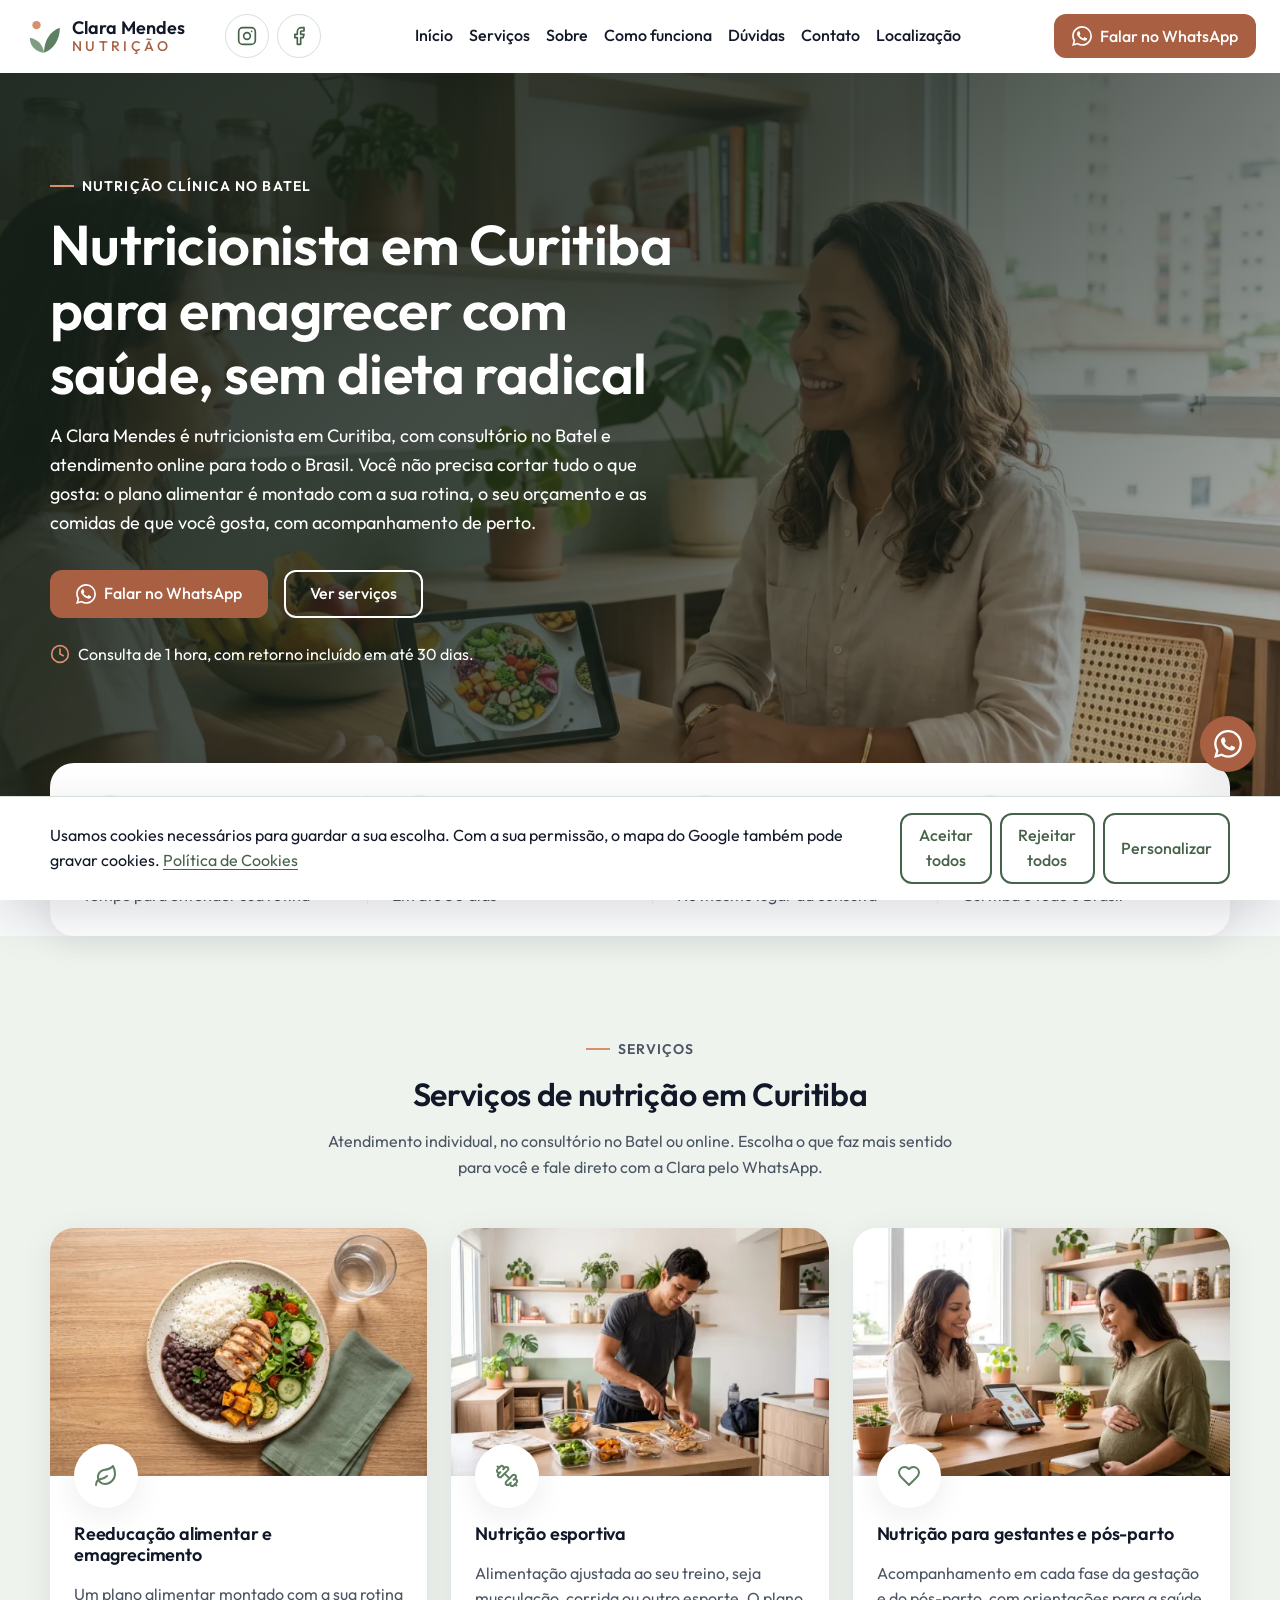
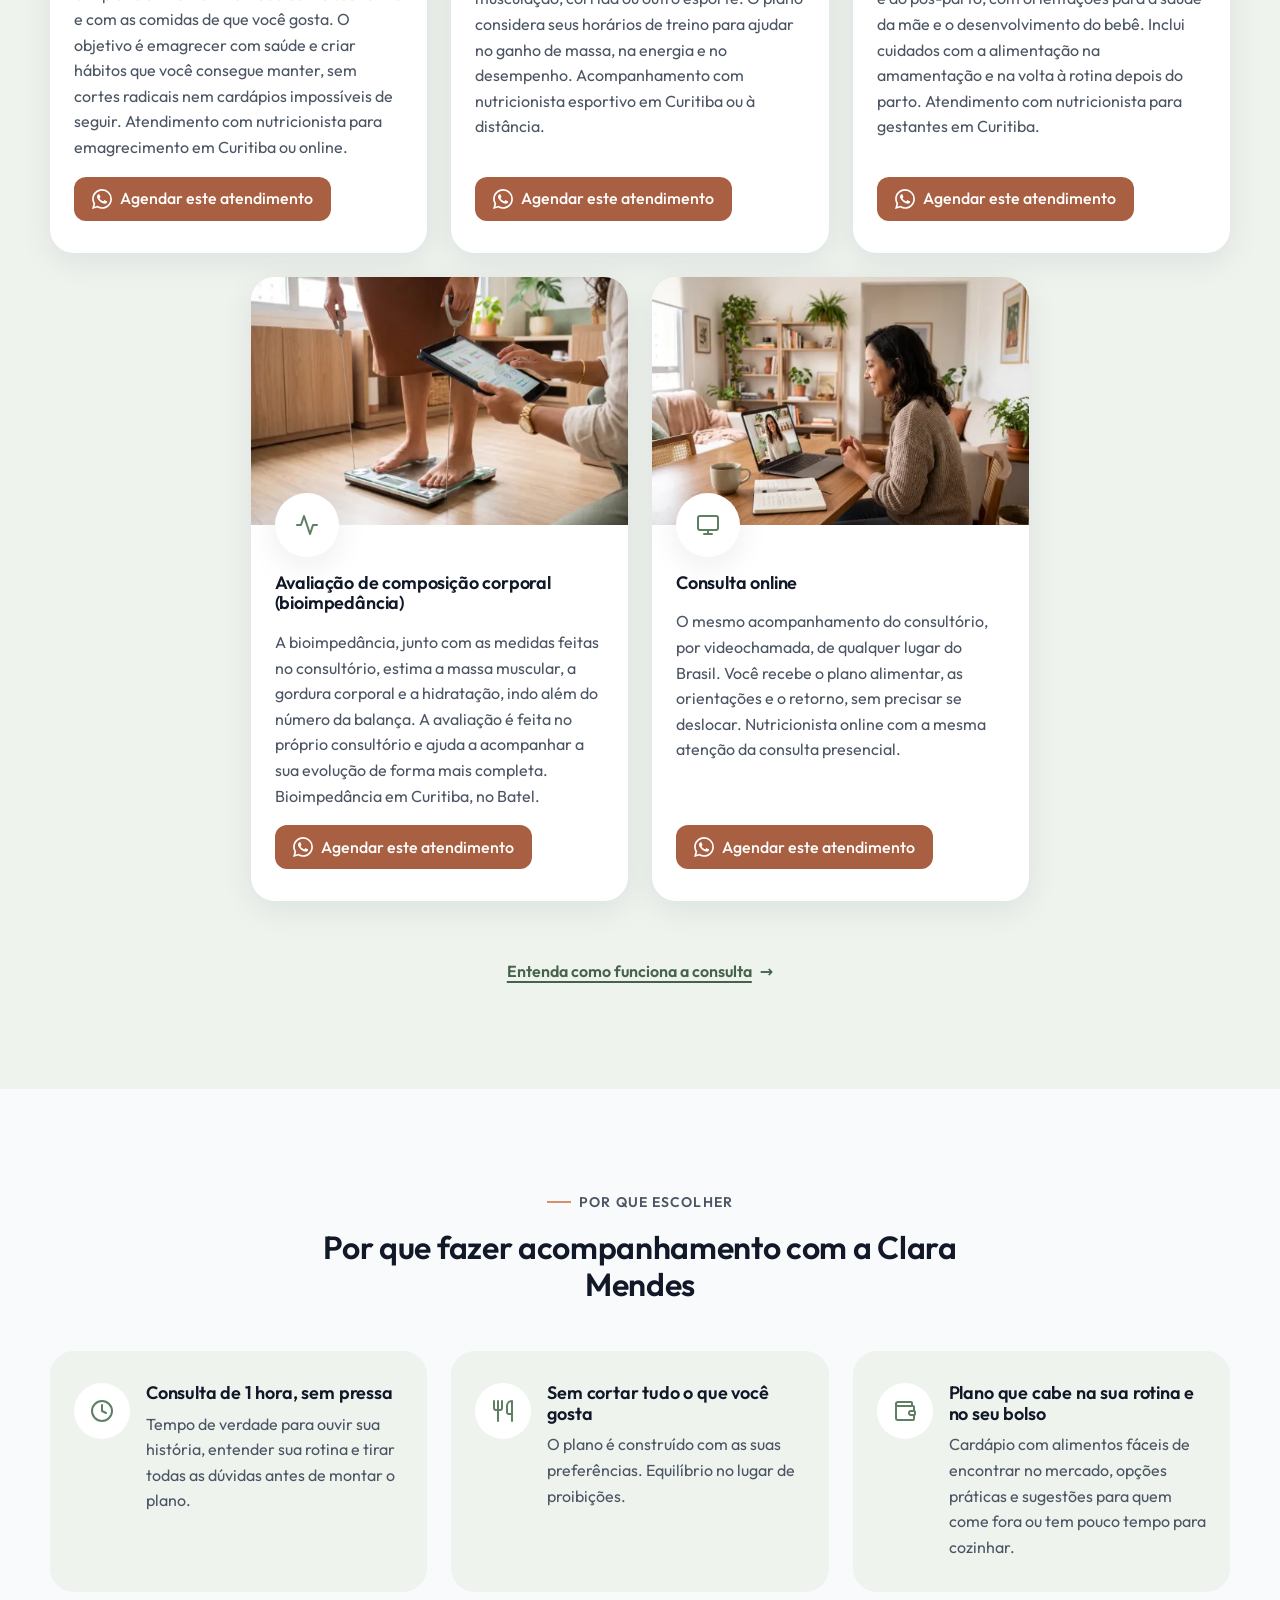
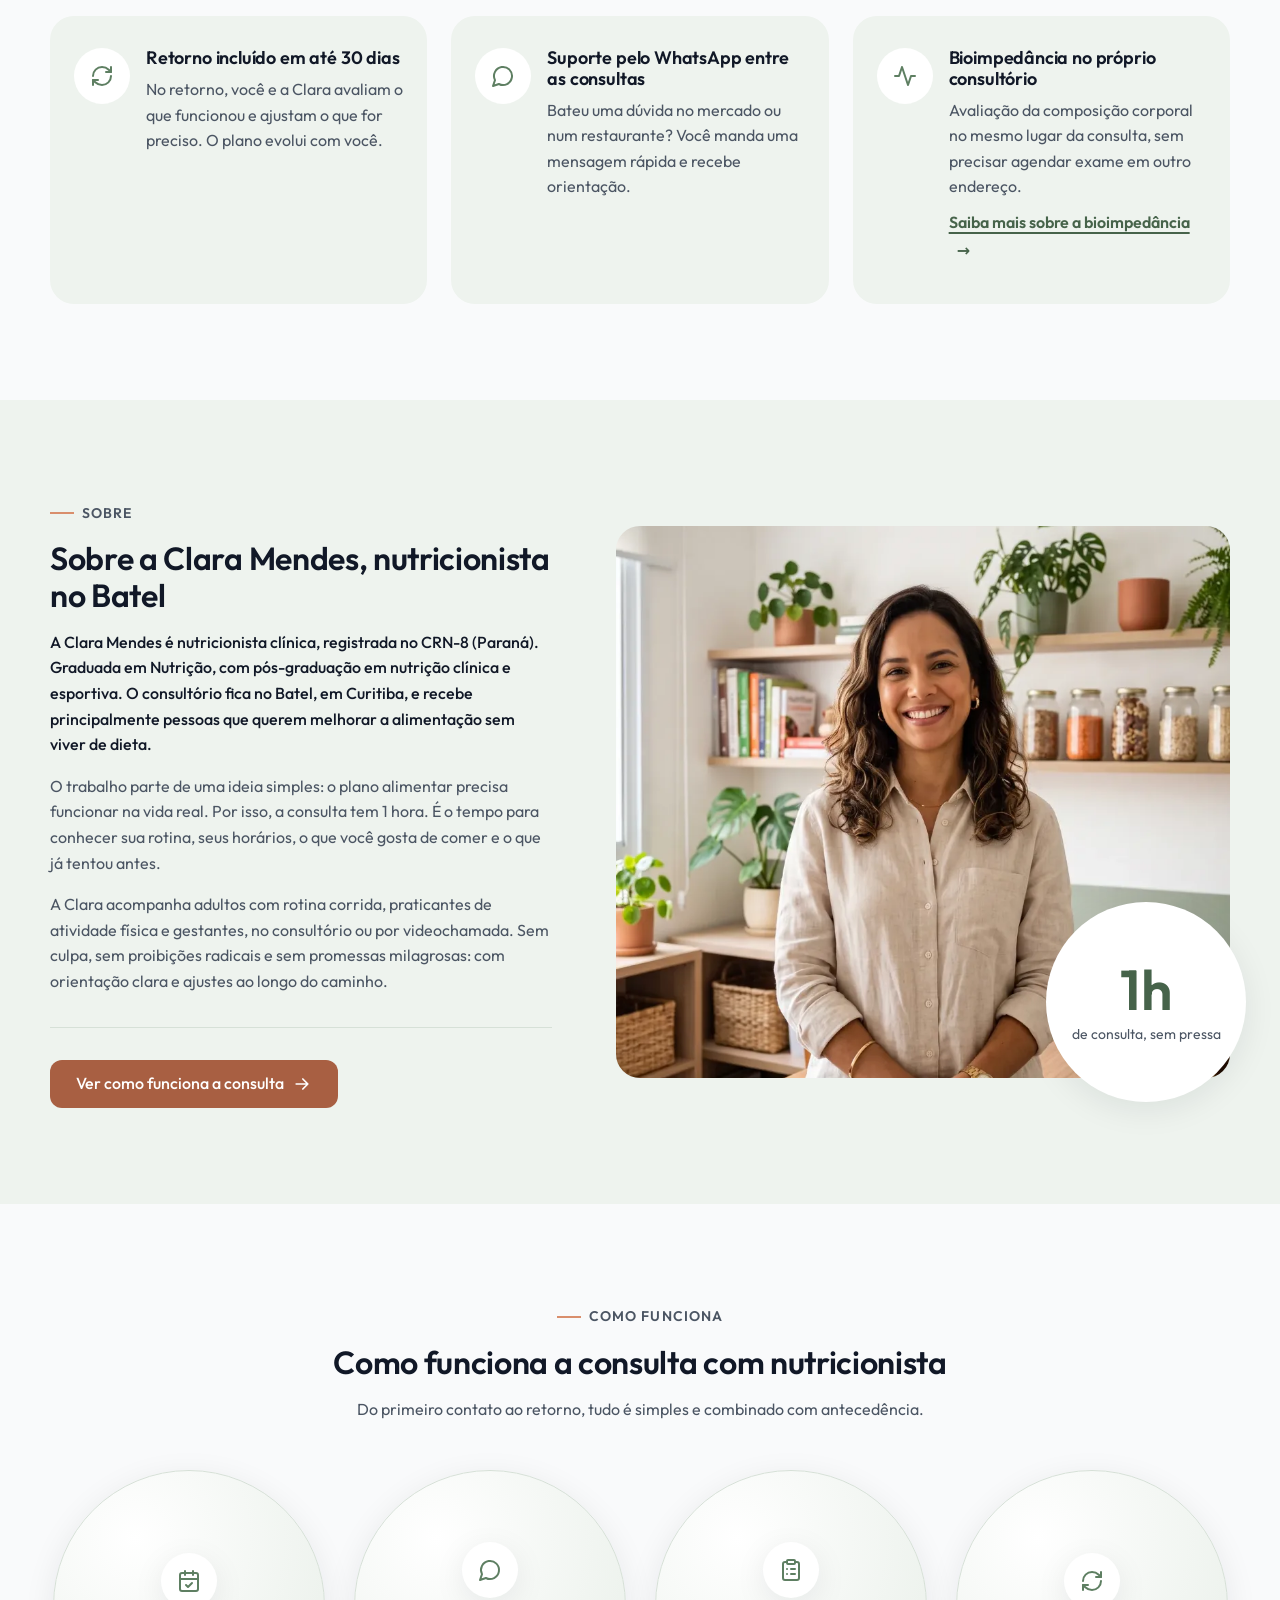
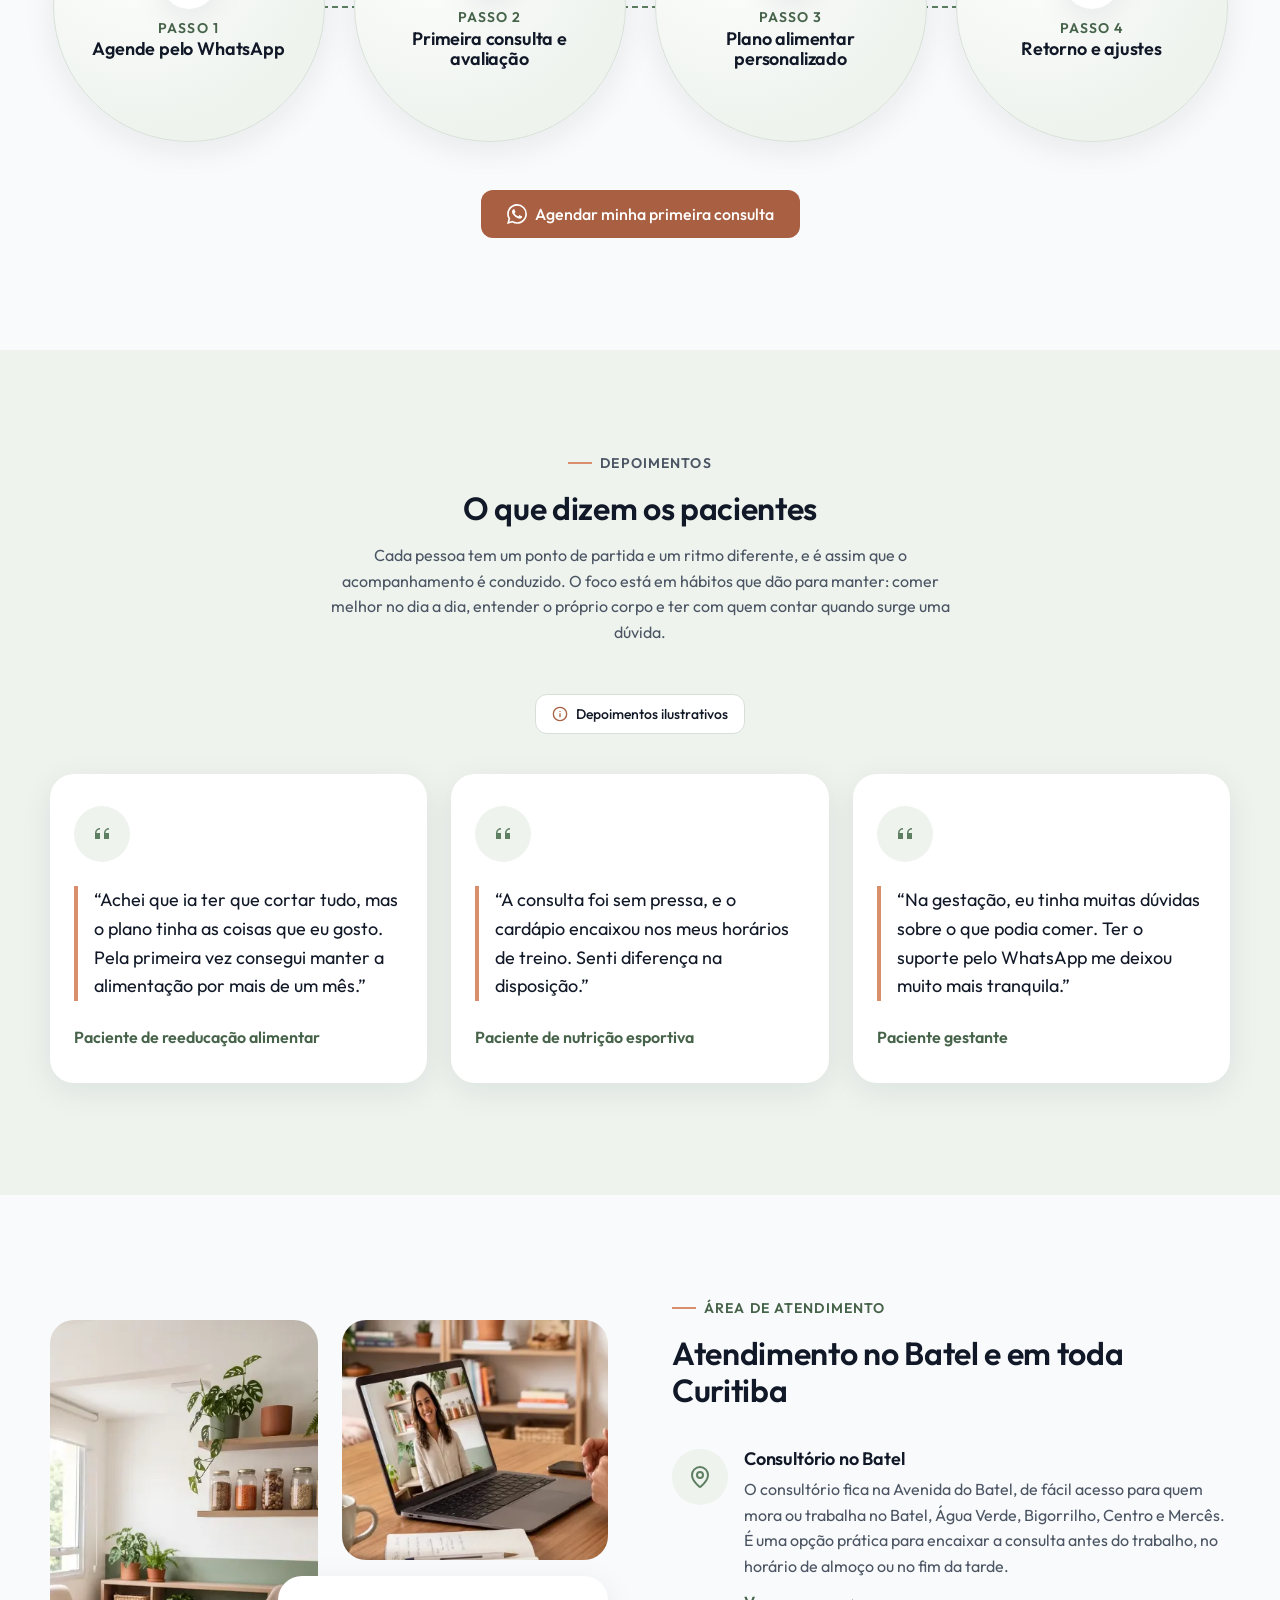
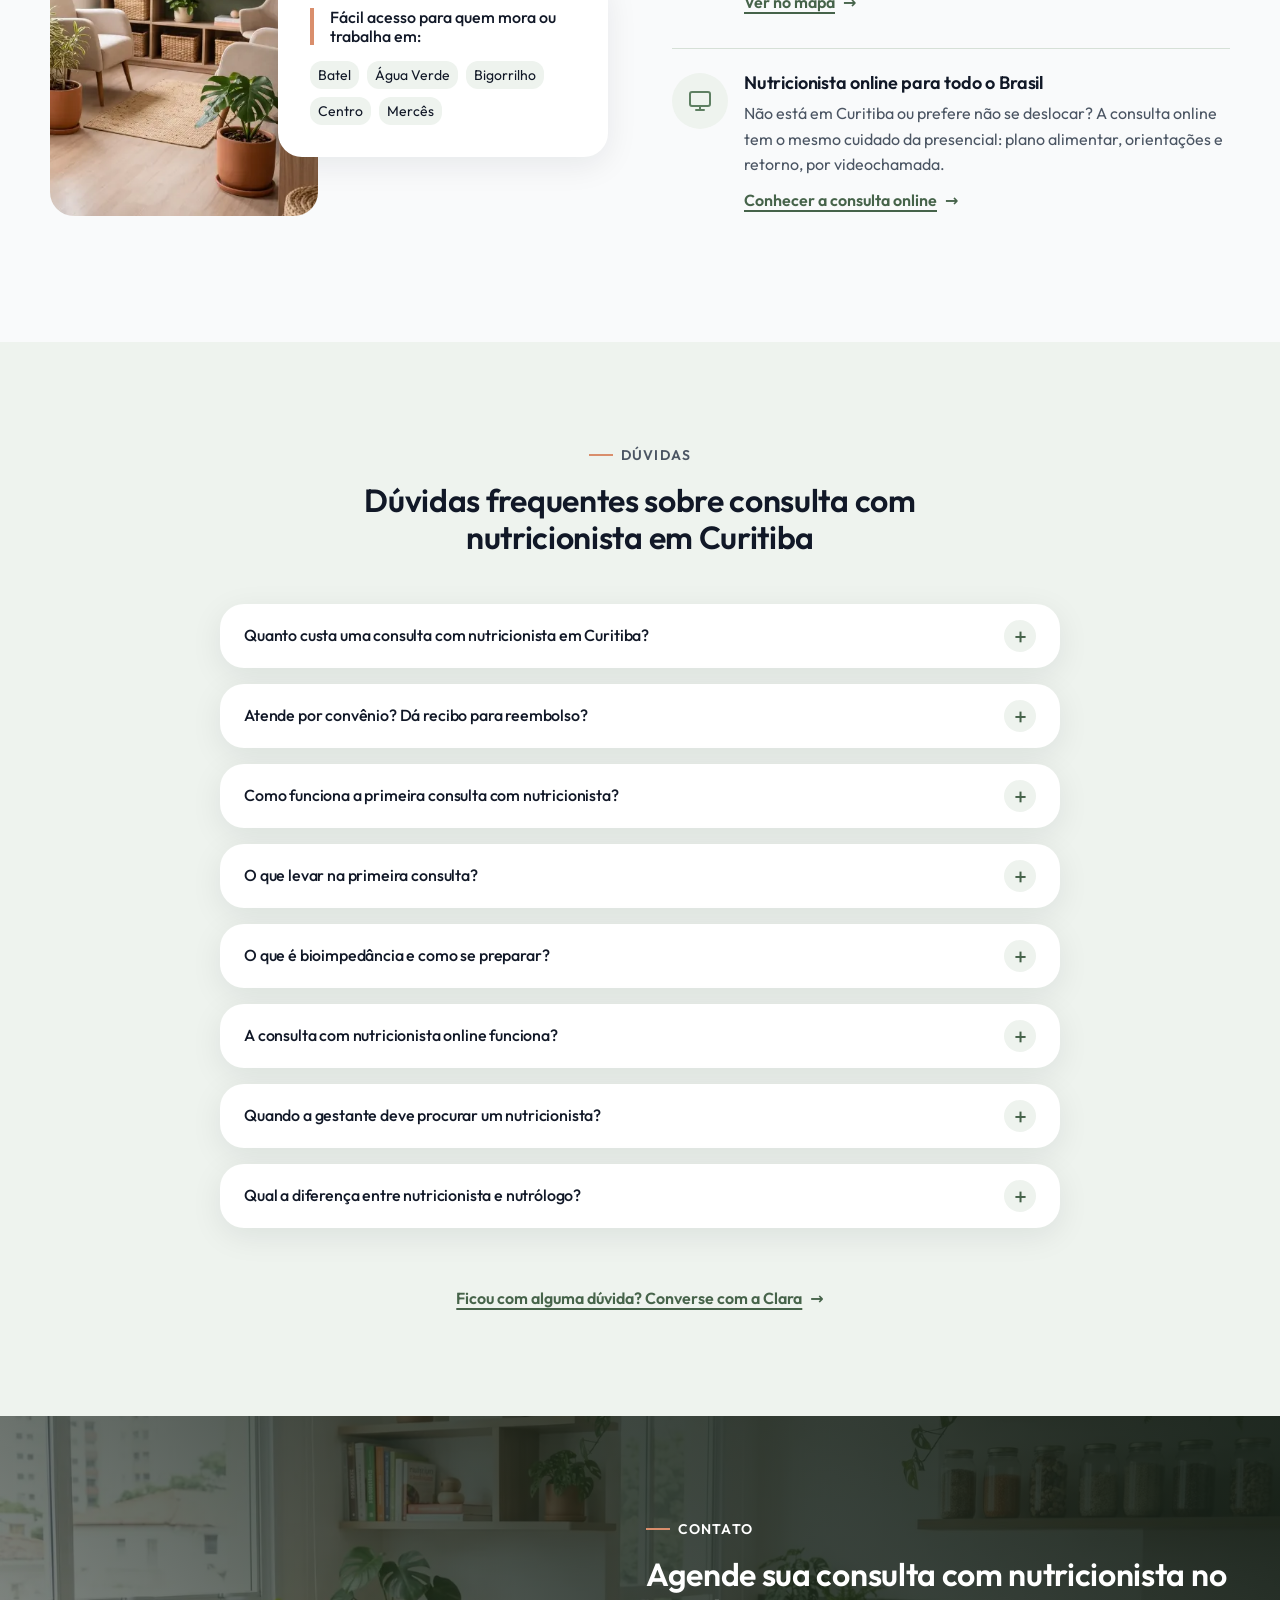
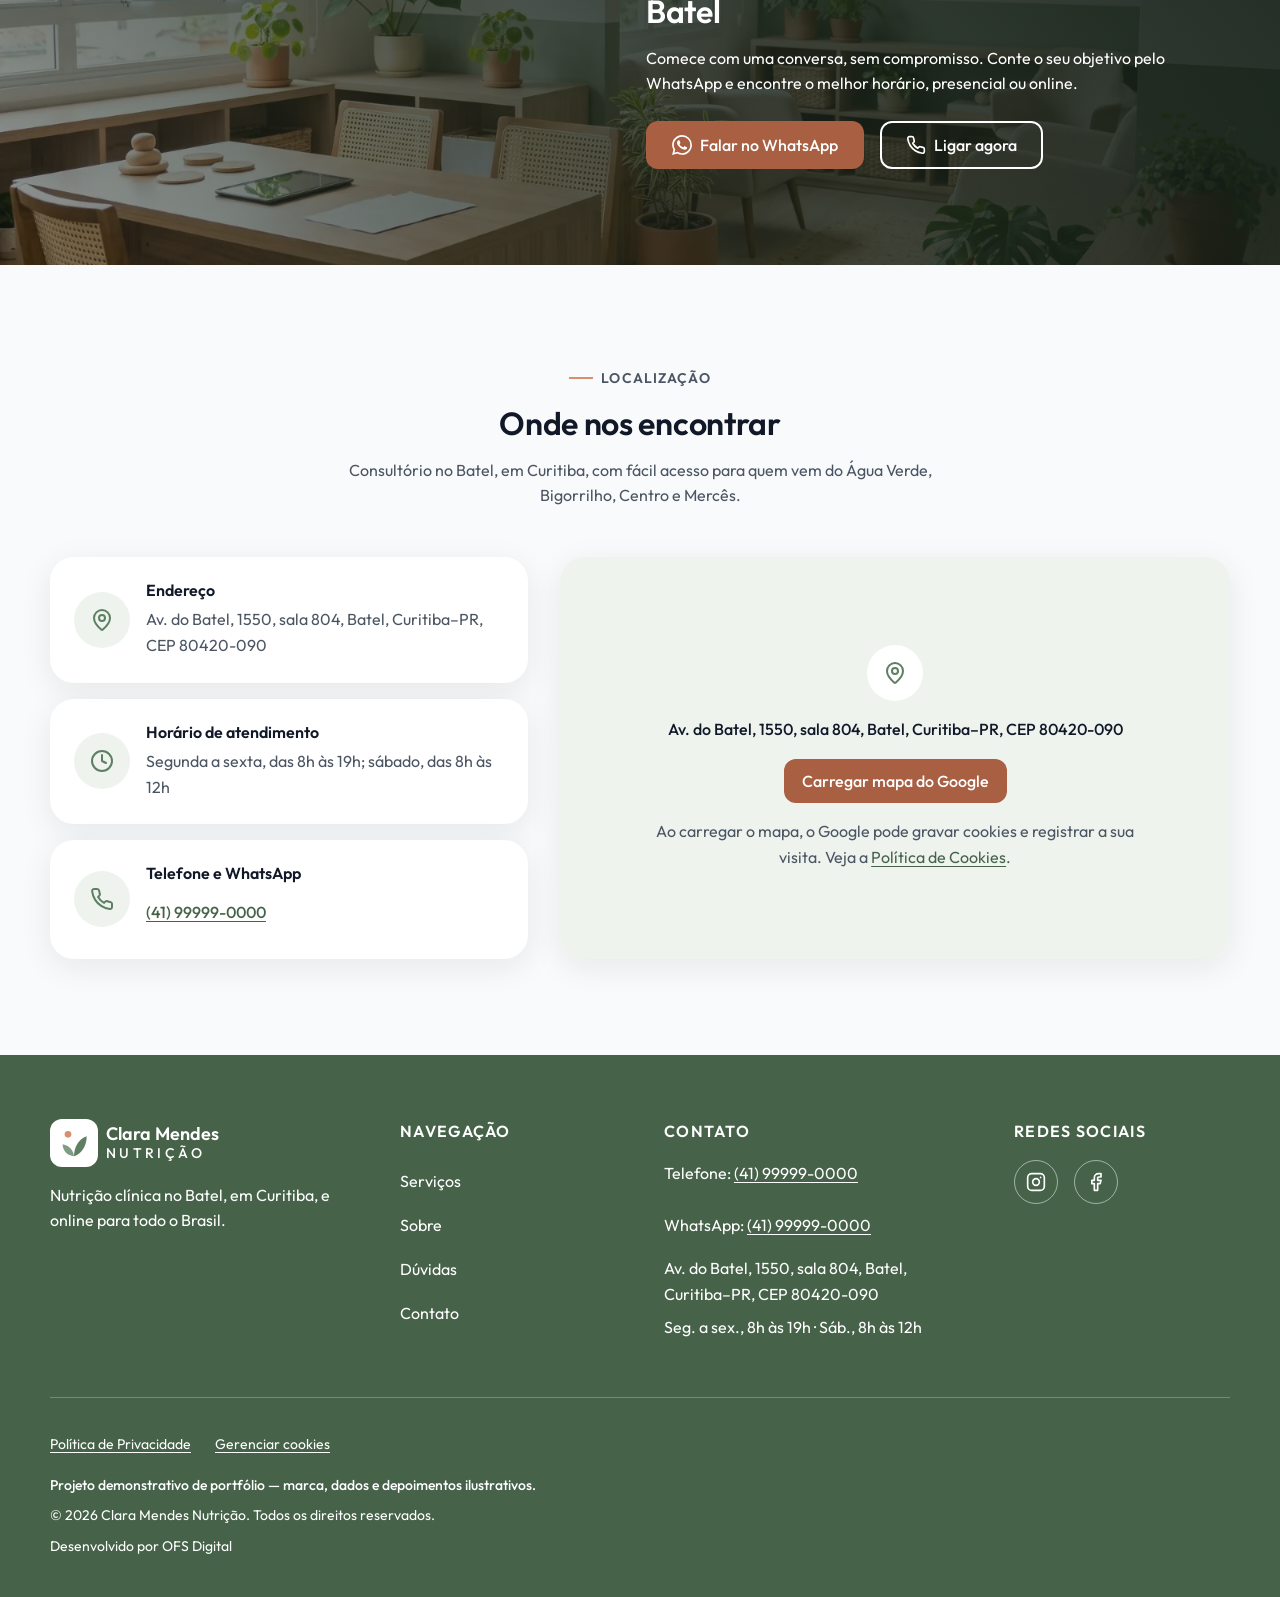
==== commit 444d0e88: "Hero no celular: camada mais clara, Clara centralizada e foto em 1600px" ====
--- a/index.html
+++ b/index.html
@@ -29,7 +29,7 @@
   <link rel="icon" type="image/png" sizes="48x48" href="/assets/img/favicon.png">
   <link rel="apple-touch-icon" href="/assets/img/apple-touch-icon.png">
   <link rel="preload" as="font" type="font/woff2" href="/assets/fonts/outfit-latin.woff2" crossorigin>
-  <link rel="preload" as="image" href="/assets/img/hero-nutricionista-curitiba-1600.webp" imagesrcset="/assets/img/hero-nutricionista-curitiba-800.webp 800w, /assets/img/hero-nutricionista-curitiba-1600.webp 1600w" imagesizes="100vw" fetchpriority="high">
+  <link rel="preload" as="image" href="/assets/img/hero-nutricionista-curitiba-1600.webp" imagesrcset="/assets/img/hero-nutricionista-curitiba-800.webp 800w, /assets/img/hero-nutricionista-curitiba-1600.webp 1600w" imagesizes="(max-width: 767px) 1000px, 100vw" fetchpriority="high">
   <style>
 @font-face{font-family:"Outfit";src:url("/assets/fonts/outfit-latin.woff2") format("woff2");font-weight:400 600;font-style:normal;font-display:swap}
 :root{
@@ -124,6 +124,12 @@
 @media (min-width:768px){.hero-subtitulo-curto{display:none}.hero-subtitulo-completo{display:block}}
 /* Celular com tela baixa (ex.: 360x640): CTA acima do aviso de cookies compacto */
 @media (max-width:767px) and (max-height:700px){.hero{padding-top:var(--esp-2)}.hero .etiqueta{display:none}.hero h1{margin-bottom:var(--esp-1)}.hero-subtitulo{font-size:var(--fonte-base)}.hero-acoes{margin-top:var(--esp-2)}}
+/* Celular (até 767px): camada uniforme mais leve, Clara centralizada atrás do texto e sombra suave no texto */
+@media (max-width:767px){
+.hero::before{background:rgba(var(--sobreposicao),.55)}
+.hero-midia img{object-position:71% center}
+.hero h1,.hero-subtitulo{text-shadow:0 1px 12px rgba(0,0,0,.35)}
+}
   </style>
   <link rel="stylesheet" href="/assets/css/style.css">
   <script type="application/ld+json">
@@ -208,7 +214,7 @@
     <!-- 1. Hero (R1, imagem fixa) -->
     <section class="hero" id="inicio" aria-labelledby="titulo-hero">
       <div class="hero-midia">
-        <img src="/assets/img/hero-nutricionista-curitiba-1600.webp" srcset="/assets/img/hero-nutricionista-curitiba-800.webp 800w, /assets/img/hero-nutricionista-curitiba-1600.webp 1600w" sizes="100vw" alt="Nutricionista em Curitiba atendendo paciente no consultório no Batel" width="1600" height="900" fetchpriority="high">
+        <img src="/assets/img/hero-nutricionista-curitiba-1600.webp" srcset="/assets/img/hero-nutricionista-curitiba-800.webp 800w, /assets/img/hero-nutricionista-curitiba-1600.webp 1600w" sizes="(max-width: 767px) 1000px, 100vw" alt="Nutricionista em Curitiba atendendo paciente no consultório no Batel" width="1600" height="900" fetchpriority="high">
       </div>
       <div class="container">
         <div class="hero-conteudo">
